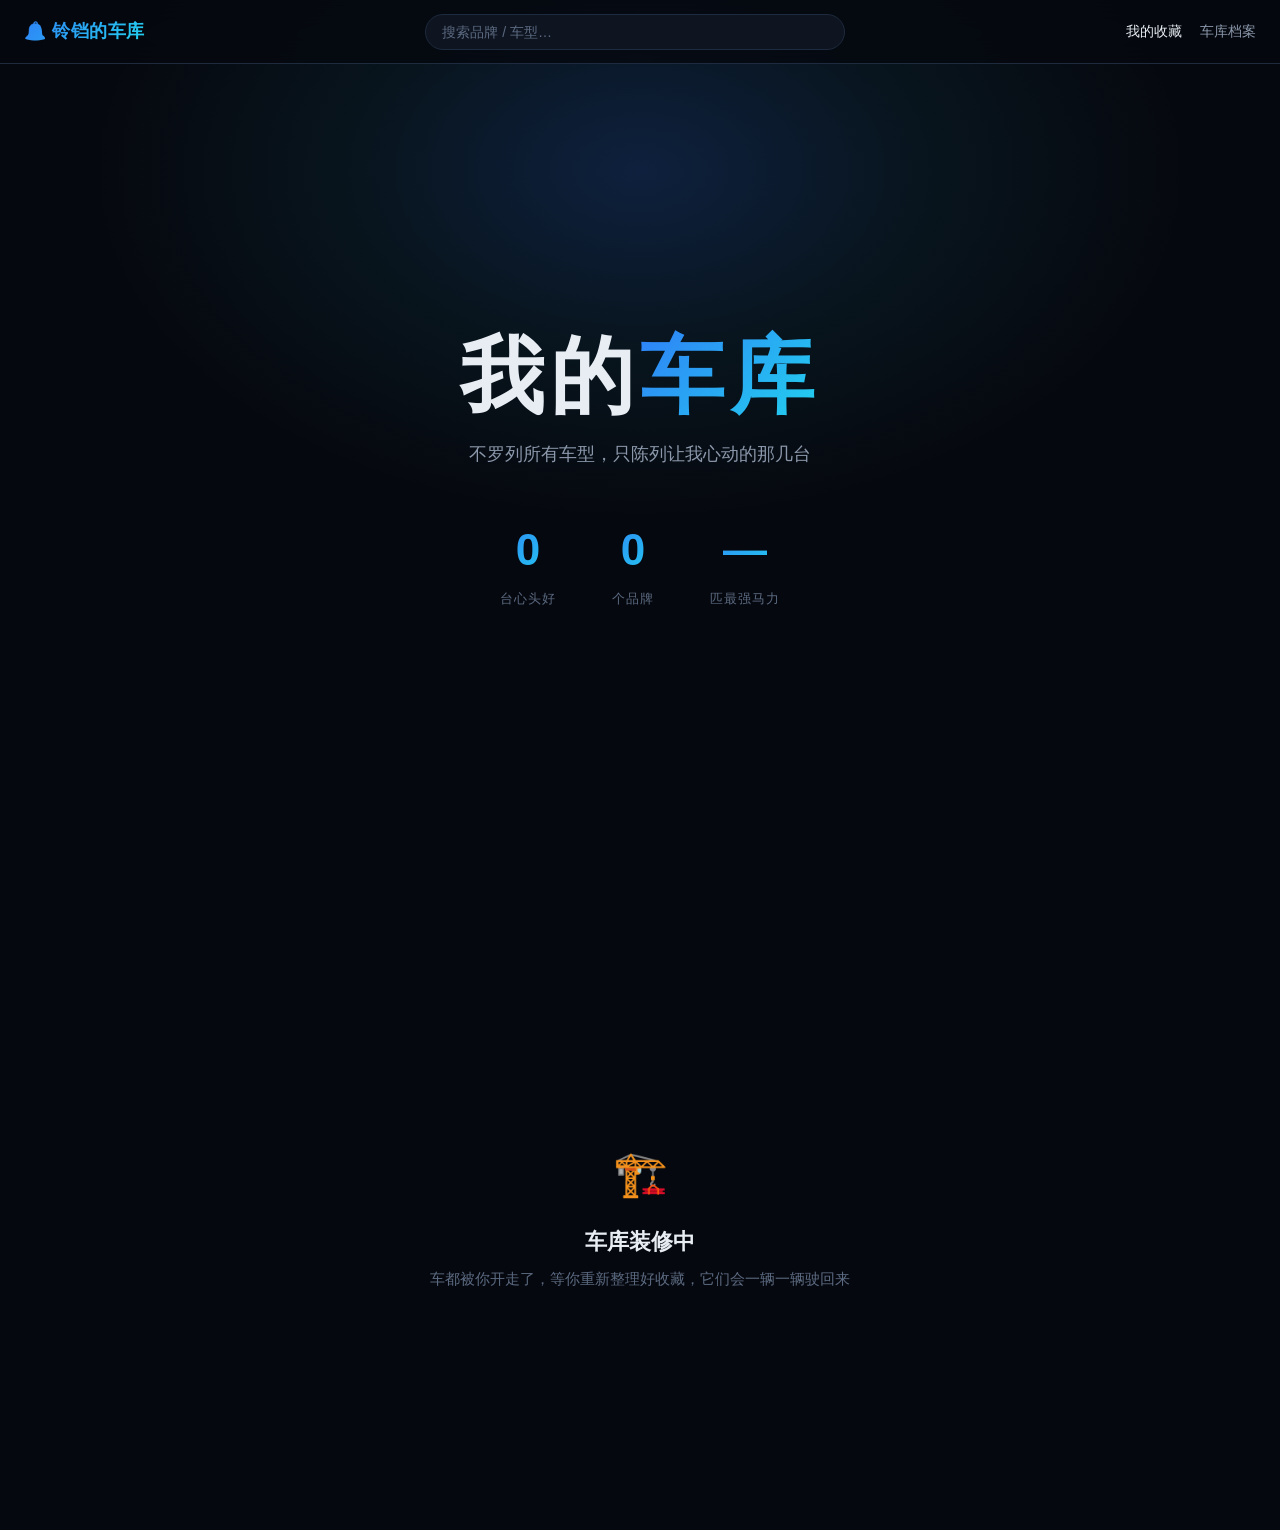
==== index.html @ e5929c8e "铃铛的车库：暗夜影院风个人汽车收藏网站（全屏滚动动画）" ====
<!DOCTYPE html>
<html lang="zh-CN">
<head>
  <meta charset="UTF-8">
  <meta name="viewport" content="width=device-width, initial-scale=1.0">
  <title>铃铛的车库 - 我的收藏</title>
  <link rel="stylesheet" href="css/style.css">
</head>
<body>

  <!-- 导航 -->
  <nav class="nav">
    <a class="nav-logo" href="index.html">🔔 铃铛的车库</a>
    <div class="nav-search">
      <input type="text" placeholder="搜索品牌 / 车型…">
    </div>
    <div class="nav-links">
      <a href="#showcase" class="active">我的收藏</a>
      <a href="#archive">车库档案</a>
    </div>
  </nav>

  <!-- 开场 -->
  <header class="landing" id="top">
    <div class="landing-glow"></div>
    <h1 class="landing-title">我的<span>车库</span></h1>
    <p class="landing-sub">不罗列所有车型，只陈列让我心动的那几台</p>
    <div class="landing-stats">
      <div class="landing-stat"><div class="num" id="stat-favs">--</div><div class="label">台心头好</div></div>
      <div class="landing-stat"><div class="num" id="stat-brands">--</div><div class="label">个品牌</div></div>
      <div class="landing-stat"><div class="num" id="stat-hp">--</div><div class="label">匹最强马力</div></div>
    </div>
    <div class="scroll-hint" id="scroll-hint">
      <span>向下滑动，看它们出场</span>
      <span class="arrow">↓</span>
    </div>
  </header>

  <!-- 我的收藏 · 全屏展示 -->
  <main id="showcase">
    <div id="showcase-root"></div>
  </main>

  <!-- 车库档案 -->
  <footer class="footer" id="archive">
    <h3 class="archive-title">🏛️ 车库档案 · 全部品牌</h3>
    <div class="archive-links" id="archive-links"></div>
    <div style="margin-top:28px;color:var(--text-faint);font-size:13px;">
      <span class="foot-grad">🔔 铃铛的车库</span> · 数据仅供参考 · 2026
    </div>
  </footer>

  <script src="data/brands.js"></script>
  <script src="data/cars.js"></script>
  <script src="js/data.js"></script>
  <script src="js/favorites.js"></script>
  <script src="js/common.js"></script>
  <script>
    (function () {
    // ===== 开场统计 =====
    var favCars = FAVORITES_DATA.map(function (f) { return getCarById(f.id); }).filter(Boolean);
    var favBrandIds = {};
    var maxHp = 0;
    for (var i = 0; i < favCars.length; i++) {
      favBrandIds[favCars[i].brand_id] = true;
      if (favCars[i].trims) {
        for (var t = 0; t < favCars[i].trims.length; t++) {
          var hp = LIB.numOrNull(favCars[i].trims[t].power);
          if (hp && hp > maxHp) maxHp = hp;
        }
      }
    }
    document.getElementById('stat-favs').textContent = favCars.length;
    document.getElementById('stat-brands').textContent = Object.keys(favBrandIds).length;
    document.getElementById('stat-hp').textContent = maxHp || '—';
    // 空车库时隐藏“下滑”提示
    if (!favCars.length) document.getElementById('scroll-hint').style.display = 'none';

    // ===== 车库档案链接（无收藏时隐藏） =====
    var archiveEl = document.getElementById('archive');
    if (!favCars.length) { archiveEl.style.display = 'none'; }
    var linksHtml = '';
    for (var b = 0; b < BRANDS_DATA.length; b++) {
      linksHtml += '<a class="archive-link" href="brand.html?brand=' + encodeURIComponent(BRANDS_DATA[b].id) + '">' + LIB.esc(BRANDS_DATA[b].name) + '</a>';
    }
    document.getElementById('archive-links').innerHTML = linksHtml;

    // ===== 收藏展示区 =====
    var root = document.getElementById('showcase-root');

    // 空车库：显示「装修中」状态
    if (!favCars.length) {
      root.innerHTML =
        '<section class="show in-view" style="min-height:70vh;display:flex;align-items:center;justify-content:center;border-bottom:none;">' +
        '  <div class="empty">' +
        '    <div class="empty-emoji">🏗️</div>' +
        '    <div style="font-size:22px;font-weight:800;color:var(--text);margin-bottom:8px;">车库装修中</div>' +
        '    <div>车都被你开走了，等你重新整理好收藏，它们会一辆一辆驶回来</div>' +
        '  </div>' +
        '</section>';
      LIB.initSearch();
      return;
    }

    var html = '';

    for (var k = 0; k < FAVORITES_DATA.length; k++) {
      var fav = FAVORITES_DATA[k];
      var car = getCarById(fav.id);
      if (!car) continue;
      var brand = getBrandById(car.brand_id);
      var img = car.images && car.images[0] ? car.images[0] : '';
      var p = LIB.minPrice(car);
      var reverse = k % 2 === 1;

      // 提取帅点参数
      var bestAcc = null, bestRange = null;
      if (car.trims) {
        for (var s = 0; s < car.trims.length; s++) {
          var a = LIB.numOrNull(car.trims[s].acceleration);
          if (a != null && (bestAcc == null || a < bestAcc)) bestAcc = a;
          var r = LIB.numOrNull(car.trims[s].range);
          if (r != null && (bestRange == null || r > bestRange)) bestRange = r;
        }
      }

      var chips = [];
      if (bestAcc != null) chips.push('零百 ' + bestAcc + ' 秒');
      if (bestRange != null) chips.push('续航 ' + bestRange + ' km');
      if (p != null) chips.push(p + ' 万起');
      chips.push(car.year + ' · ' + (car.type || ''));

      html +=
        '<section class="show" id="show-' + k + '" style="--car-color:' + fav.color + (reverse ? ';--from:80px' : ';--from:-80px') + ';">' +
        '  <div class="show-glow"></div>' +
        '  <div class="show-inner' + (reverse ? ' rev' : '') + '">' +
        '    <div class="show-text">' +
        '      <div class="show-brand">' + LIB.esc(brand ? brand.name : '') + '</div>' +
        '      <h2 class="show-name">' + LIB.esc(car.name) + '</h2>' +
        '      <p class="show-tagline">' + LIB.esc(fav.tagline) + '</p>' +
        '      <div class="show-chips">';
      for (var c = 0; c < chips.length; c++) {
        html += '<span class="show-chip" style="transition-delay:' + (0.25 + c * 0.09) + 's">' + LIB.esc(chips[c]) + '</span>';
      }
      html +=
        '      </div>' +
        '      <a class="show-btn" style="transition-delay:0.65s" href="car.html?id=' + encodeURIComponent(car.id) + '">看它更多 →</a>' +
        '    </div>' +
        '    <div class="show-stage">' +
        '      <span class="show-sweep"></span>' +
        '      <div class="show-imgwrap">' +
        (img ? '<img src="' + LIB.esc(img) + '" alt="' + LIB.esc(car.name) + '" loading="lazy" onerror="this.parentNode.innerHTML=\'<div class=\\\'no-img\\\'>暂无图片</div>\'">' : '<div class="no-img">暂无图片</div>') +
        '      </div>' +
        '      <div class="show-plate">' + LIB.esc(brand ? brand.name + ' ' : '') + LIB.esc(car.name) + '</div>' +
        '    </div>' +
        '  </div>' +
        '</section>';
    }
    root.innerHTML = html;

    // ===== 滚动入场动画 =====
    var observer = new IntersectionObserver(function (entries) {
      for (var e = 0; e < entries.length; e++) {
        if (entries[e].isIntersecting) {
          entries[e].target.classList.add('in-view');
          observer.unobserve(entries[e].target);
        }
      }
    }, { threshold: 0.35 });
    var shows = root.querySelectorAll('.show');
    for (var i2 = 0; i2 < shows.length; i2++) observer.observe(shows[i2]);

    LIB.initSearch();
    })();
  </script>
</body>
</html>
---- css/style.css ----
/* ============================================================
   铃铛的车库 · 暗夜影院主题 v2
   核心：我的收藏 = 每台车一屏的全屏大片展示
   设计语言：暗黑 + 每车专属主题色 + 滚动驶入 + 扫光 + 参数弹出
   ============================================================ */

:root {
  --bg: #06080f;
  --bg-elev: #0e1420;
  --bg-elev-2: #161e2e;
  --border: #1e2a3d;
  --border-glow: rgba(47, 129, 247, 0.55);
  --text: #e8edf4;
  --text-dim: #8b98ab;
  --text-faint: #5b6a80;
  --accent: #2f81f7;
  --accent-2: #22d3ee;
  --grad: linear-gradient(135deg, #2f81f7 0%, #22d3ee 100%);
  --price: #ff5c7a;
  --stage: #eef1f6;
  --stage-2: #dfe5ee;
  --radius: 16px;
  --shadow: 0 8px 24px rgba(0, 0, 0, 0.45);
  --nav-h: 64px;
}

* { margin: 0; padding: 0; box-sizing: border-box; }

html { scroll-behavior: smooth; }

body {
  font-family: -apple-system, BlinkMacSystemFont, "Segoe UI", "PingFang SC", "Microsoft YaHei", sans-serif;
  background: var(--bg);
  color: var(--text);
  line-height: 1.6;
  -webkit-font-smoothing: antialiased;
  overflow-x: hidden;
}

a { text-decoration: none; color: inherit; }
img { display: block; }

/* ============ 导航栏 ============ */
.nav {
  position: fixed;
  top: 0; left: 0; right: 0;
  z-index: 100;
  height: var(--nav-h);
  display: flex;
  align-items: center;
  gap: 20px;
  padding: 0 24px;
  background: rgba(6, 8, 15, 0.78);
  backdrop-filter: blur(14px);
  -webkit-backdrop-filter: blur(14px);
  border-bottom: 1px solid var(--border);
}

.nav-logo {
  font-size: 18px;
  font-weight: 700;
  letter-spacing: 0.5px;
  white-space: nowrap;
  background: var(--grad);
  -webkit-background-clip: text;
  background-clip: text;
  -webkit-text-fill-color: transparent;
}

.nav-search { flex: 1; max-width: 420px; margin: 0 auto; }

.nav-search input {
  width: 100%;
  padding: 9px 16px;
  border-radius: 999px;
  border: 1px solid var(--border);
  background: var(--bg-elev);
  color: var(--text);
  font-size: 14px;
  outline: none;
  transition: border-color 0.2s, box-shadow 0.2s;
}

.nav-search input:focus {
  border-color: var(--accent);
  box-shadow: 0 0 0 3px rgba(47, 129, 247, 0.2);
}

.nav-search input::placeholder { color: var(--text-faint); }

.nav-links { display: flex; gap: 18px; font-size: 14px; color: var(--text-dim); white-space: nowrap; }
.nav-links a { transition: color 0.2s; }
.nav-links a:hover, .nav-links a.active { color: var(--text); }

/* ============ 开场 Landing ============ */
.landing {
  position: relative;
  min-height: 100vh;
  display: flex;
  flex-direction: column;
  align-items: center;
  justify-content: center;
  text-align: center;
  padding: 120px 24px 80px;
  overflow: hidden;
}

.landing-glow {
  position: absolute;
  top: -20%;
  left: 50%;
  transform: translateX(-50%);
  width: 1100px;
  height: 700px;
  background: radial-gradient(closest-side, rgba(47, 129, 247, 0.2), rgba(34, 211, 238, 0.06) 55%, transparent);
  pointer-events: none;
  animation: glowPulse 6s ease-in-out infinite;
}

@keyframes glowPulse {
  0%, 100% { opacity: 0.85; }
  50% { opacity: 1; }
}

.landing-title {
  font-size: 84px;
  font-weight: 900;
  letter-spacing: 6px;
  line-height: 1.1;
  animation: fadeUp 0.9s ease both;
}

.landing-title span {
  background: var(--grad);
  -webkit-background-clip: text;
  background-clip: text;
  -webkit-text-fill-color: transparent;
}

.landing-sub {
  margin-top: 18px;
  font-size: 18px;
  color: var(--text-dim);
  animation: fadeUp 0.9s ease 0.15s both;
}

.landing-stats {
  display: flex;
  gap: 56px;
  margin-top: 46px;
  animation: fadeUp 0.9s ease 0.3s both;
}

.landing-stat { text-align: center; }

.landing-stat .num {
  font-size: 44px;
  font-weight: 900;
  background: var(--grad);
  -webkit-background-clip: text;
  background-clip: text;
  -webkit-text-fill-color: transparent;
}

.landing-stat .label { font-size: 13px; color: var(--text-faint); margin-top: 4px; letter-spacing: 1px; }

.scroll-hint {
  position: absolute;
  bottom: 34px;
  left: 50%;
  transform: translateX(-50%);
  display: flex;
  flex-direction: column;
  align-items: center;
  gap: 8px;
  font-size: 13px;
  color: var(--text-faint);
  animation: fadeUp 0.9s ease 0.45s both;
}

.scroll-hint .arrow { font-size: 20px; animation: bounce 1.6s infinite; }

@keyframes bounce {
  0%, 100% { transform: translateY(0); }
  50% { transform: translateY(8px); }
}

/* ============ 收藏展示区（核心） ============ */
.show {
  position: relative;
  min-height: 100vh;
  display: flex;
  align-items: center;
  overflow: hidden;
  border-bottom: 1px solid rgba(30, 42, 61, 0.5);
}

.show-glow {
  position: absolute;
  inset: 0;
  background:
    radial-gradient(55% 70% at var(--gx, 70%) 50%, color-mix(in srgb, var(--car-color) 13%, transparent), transparent 70%);
  opacity: 0;
  transition: opacity 1.2s ease;
  pointer-events: none;
}

.show.in-view .show-glow { opacity: 1; }

.show-inner {
  position: relative;
  width: min(1200px, 92vw);
  margin: 0 auto;
  display: grid;
  grid-template-columns: 1fr 1.15fr;
  gap: 48px;
  align-items: center;
  padding: 90px 0 70px;
}

.show-inner.rev { grid-template-columns: 1.15fr 1fr; }
.show-inner.rev .show-stage { order: -1; }

/* --- 文字侧 --- */
.show-text { padding: 0 8px; }

.show-brand {
  font-size: 15px;
  letter-spacing: 4px;
  color: var(--car-color);
  font-weight: 700;
  text-transform: uppercase;
  opacity: 0;
  transform: translateY(22px);
  transition: all 0.7s cubic-bezier(0.2, 0.8, 0.2, 1) 0.1s;
}

.show-name {
  font-size: 64px;
  font-weight: 900;
  letter-spacing: 2px;
  line-height: 1.08;
  margin-top: 8px;
  opacity: 0;
  transform: translateY(30px);
  transition: all 0.75s cubic-bezier(0.2, 0.8, 0.2, 1) 0.22s;
}

.show-tagline {
  font-size: 19px;
  color: var(--text-dim);
  margin-top: 16px;
  opacity: 0;
  transform: translateY(24px);
  transition: all 0.7s cubic-bezier(0.2, 0.8, 0.2, 1) 0.34s;
}

.show-chips {
  display: flex;
  flex-wrap: wrap;
  gap: 10px;
  margin-top: 24px;
}

.show-chip {
  padding: 7px 16px;
  border-radius: 999px;
  border: 1px solid color-mix(in srgb, var(--car-color) 45%, transparent);
  color: color-mix(in srgb, var(--car-color) 75%, #fff);
  background: color-mix(in srgb, var(--car-color) 9%, transparent);
  font-size: 13px;
  font-weight: 600;
  opacity: 0;
  transform: translateY(18px) scale(0.92);
  transition: all 0.55s cubic-bezier(0.2, 0.8, 0.2, 1);
}

.show-btn {
  display: inline-flex;
  align-items: center;
  gap: 8px;
  margin-top: 30px;
  padding: 13px 30px;
  border-radius: 999px;
  background: var(--car-color);
  color: #fff;
  font-size: 15px;
  font-weight: 700;
  box-shadow: 0 8px 26px color-mix(in srgb, var(--car-color) 35%, transparent);
  opacity: 0;
  transform: translateY(18px);
  transition: all 0.6s cubic-bezier(0.2, 0.8, 0.2, 1);
}

.show-btn:hover {
  filter: brightness(1.12);
  transform: translateY(-2px);
  box-shadow: 0 12px 34px color-mix(in srgb, var(--car-color) 50%, transparent);
}

/* --- 车图侧 --- */
.show-stage {
  position: relative;
  border-radius: 24px;
  overflow: hidden;
  background: radial-gradient(circle at 50% 72%, #f2f4f8 0%, #d9dfe9 78%, #c6cdda 100%);
  box-shadow: 0 30px 70px rgba(0, 0, 0, 0.55);
  opacity: 0;
  transform: translateX(var(--from, -80px)) scale(0.94);
  transition: opacity 0.9s ease, transform 1s cubic-bezier(0.2, 0.8, 0.2, 1) 0.05s;
}

.show.in-view .show-stage { opacity: 1; transform: translateX(0) scale(1); }

.show-imgwrap {
  height: 420px;
  display: flex;
  align-items: center;
  justify-content: center;
  padding: 40px;
}

.show-imgwrap img {
  max-width: 92%;
  max-height: 360px;
  object-fit: contain;
  transition: transform 0.8s ease;
}

.show-stage:hover .show-imgwrap img { transform: scale(1.05) translateY(-6px); }

/* 扫光 */
.show-sweep {
  position: absolute;
  top: -20%;
  bottom: -20%;
  width: 130px;
  left: -200px;
  background: linear-gradient(105deg, transparent, rgba(255, 255, 255, 0.5), transparent);
  transform: skewX(-18deg);
  pointer-events: none;
  opacity: 0;
}

.show.in-view .show-sweep {
  animation: sweep 1.4s ease 0.5s 1 forwards;
}

@keyframes sweep {
  0% { left: -200px; opacity: 0; }
  12% { opacity: 1; }
  100% { left: 115%; opacity: 0; }
}

/* 铭牌 */
.show-plate {
  position: absolute;
  left: 50%;
  bottom: 26px;
  transform: translateX(-50%) translateY(16px);
  background: rgba(8, 12, 20, 0.82);
  backdrop-filter: blur(6px);
  color: #fff;
  font-size: 13px;
  letter-spacing: 3px;
  padding: 9px 26px;
  border-radius: 999px;
  border: 1px solid color-mix(in srgb, var(--car-color) 55%, #fff);
  white-space: nowrap;
  opacity: 0;
  transition: all 0.6s ease 0.7s;
}

.show.in-view .show-plate { opacity: 1; transform: translateX(-50%) translateY(0); }

/* 触发后的文字动画 */
.show.in-view .show-brand,
.show.in-view .show-name,
.show.in-view .show-tagline,
.show.in-view .show-chip,
.show.in-view .show-btn { opacity: 1; transform: none; }

/* ============ 车库档案（页脚区） ============ */
.footer {
  border-top: 1px solid var(--border);
  padding: 70px 24px 50px;
  text-align: center;
  color: var(--text-faint);
  font-size: 13px;
}

.archive-title {
  font-size: 22px;
  font-weight: 800;
  color: var(--text);
  margin-bottom: 24px;
  letter-spacing: 1px;
}

.archive-links {
  display: flex;
  flex-wrap: wrap;
  justify-content: center;
  gap: 12px;
  max-width: 800px;
  margin: 0 auto;
}

.archive-link {
  padding: 10px 26px;
  border-radius: 999px;
  border: 1px solid var(--border);
  background: var(--bg-elev);
  color: var(--text-dim);
  font-size: 14px;
  font-weight: 600;
  transition: all 0.25s;
}

.archive-link:hover {
  border-color: var(--border-glow);
  color: var(--text);
  box-shadow: 0 0 16px rgba(47, 129, 247, 0.2);
  transform: translateY(-2px);
}

.foot-grad {
  background: var(--grad);
  -webkit-background-clip: text;
  background-clip: text;
  -webkit-text-fill-color: transparent;
  font-weight: 700;
}

/* ============ 面包屑 ============ */
.container { max-width: 1200px; margin: 0 auto; padding: 84px 24px 60px; }

.breadcrumb {
  display: flex;
  align-items: center;
  gap: 8px;
  font-size: 13px;
  color: var(--text-faint);
  margin: 4px 0 20px;
}

.breadcrumb a { color: var(--text-dim); transition: color 0.2s; }
.breadcrumb a:hover { color: var(--accent-2); }
.breadcrumb .sep { color: var(--text-faint); }

/* ============ 区块标题 ============ */
.section { margin-top: 48px; }

.section-title {
  font-size: 24px;
  font-weight: 700;
  letter-spacing: 1px;
  margin-bottom: 22px;
  display: flex;
  align-items: center;
  gap: 12px;
}

.section-title::after {
  content: "";
  flex: 1;
  height: 1px;
  background: linear-gradient(90deg, var(--border), transparent);
}

/* ============ 品牌卡（搜索页用） ============ */
.brand-grid, .search-brand-row {
  display: grid;
  grid-template-columns: repeat(auto-fill, minmax(230px, 1fr));
  gap: 18px;
}

.search-brand-row { grid-column: 1 / -1; margin-bottom: 8px; }

.brand-card {
  position: relative;
  background: var(--bg-elev);
  border: 1px solid var(--border);
  border-radius: var(--radius);
  padding: 28px 18px;
  text-align: center;
  transition: transform 0.25s, border-color 0.25s, box-shadow 0.25s;
  overflow: hidden;
}

.brand-card::before {
  content: "";
  position: absolute;
  inset: 0;
  background: radial-gradient(120% 60% at 50% 0%, rgba(47, 129, 247, 0.14), transparent 70%);
  opacity: 0;
  transition: opacity 0.3s;
}

.brand-card:hover {
  transform: translateY(-5px);
  border-color: var(--border-glow);
  box-shadow: 0 12px 32px rgba(0, 0, 0, 0.5), 0 0 18px rgba(47, 129, 247, 0.12);
}

.brand-card:hover::before { opacity: 1; }
.brand-card > * { position: relative; }

.brand-logo {
  width: 72px; height: 72px;
  border-radius: 50%;
  margin: 0 auto 14px;
  display: flex;
  align-items: center;
  justify-content: center;
  overflow: hidden;
  background: var(--stage);
  border: 1px solid var(--border);
  font-size: 26px;
  font-weight: 800;
  color: #1d2736;
  transition: box-shadow 0.3s;
}

.brand-card:hover .brand-logo { box-shadow: 0 0 22px rgba(47, 129, 247, 0.4); }
.brand-logo img { width: 100%; height: 100%; object-fit: cover; }

.brand-name { font-size: 17px; font-weight: 700; }
.brand-name-en { font-size: 12px; color: var(--text-faint); letter-spacing: 1px; margin-top: 3px; text-transform: uppercase; }

.brand-count {
  display: inline-block;
  margin-top: 12px;
  font-size: 12px;
  color: var(--accent-2);
  border: 1px solid rgba(34, 211, 238, 0.35);
  border-radius: 999px;
  padding: 3px 12px;
}

/* ============ chips 筛选 ============ */
.chips { display: flex; flex-wrap: wrap; gap: 10px; margin-bottom: 22px; }

.chip {
  padding: 7px 18px;
  border-radius: 999px;
  border: 1px solid var(--border);
  background: var(--bg-elev);
  color: var(--text-dim);
  font-size: 13px;
  cursor: pointer;
  transition: all 0.2s;
}

.chip:hover { color: var(--text); border-color: var(--text-faint); }

.chip.active {
  background: var(--grad);
  border-color: transparent;
  color: #fff;
  font-weight: 600;
}

/* ============ 车型卡（品牌页/搜索页） ============ */
.car-grid {
  display: grid;
  grid-template-columns: repeat(auto-fill, minmax(270px, 1fr));
  gap: 18px;
}

.car-card {
  position: relative;
  background: var(--bg-elev);
  border: 1px solid var(--border);
  border-radius: var(--radius);
  overflow: hidden;
  transition: transform 0.25s, border-color 0.25s, box-shadow 0.25s;
  cursor: pointer;
}

.car-card:hover {
  transform: translateY(-5px);
  border-color: var(--border-glow);
  box-shadow: 0 12px 32px rgba(0, 0, 0, 0.5), 0 0 18px rgba(47, 129, 247, 0.12);
}

.car-image {
  height: 180px;
  display: flex;
  align-items: center;
  justify-content: center;
  background: radial-gradient(circle at 50% 75%, var(--stage) 0%, var(--stage-2) 100%);
  overflow: hidden;
}

.car-image img {
  max-width: 82%;
  max-height: 150px;
  object-fit: contain;
  transition: transform 0.45s ease;
}

.car-card:hover .car-image img { transform: scale(1.07); }
.car-image .no-img { color: #93a1b5; font-size: 13px; }

.car-price-badge {
  position: absolute;
  top: 12px;
  right: 12px;
  background: rgba(7, 11, 18, 0.78);
  backdrop-filter: blur(6px);
  color: #fff;
  border: 1px solid var(--border);
  font-size: 12px;
  font-weight: 600;
  padding: 4px 12px;
  border-radius: 999px;
  z-index: 2;
}

.car-price-badge b { color: var(--price); }

.car-info { padding: 16px; }
.car-info .car-name { font-size: 16px; font-weight: 700; }
.car-info .car-name-en { font-size: 12px; color: var(--text-faint); margin-top: 2px; letter-spacing: 0.5px; }
.car-info .car-meta { font-size: 13px; color: var(--text-dim); margin-top: 8px; }

.car-info .car-go {
  display: inline-flex;
  align-items: center;
  gap: 5px;
  margin-top: 10px;
  font-size: 13px;
  font-weight: 600;
  background: var(--grad);
  -webkit-background-clip: text;
  background-clip: text;
  -webkit-text-fill-color: transparent;
  opacity: 0;
  transform: translateX(-6px);
  transition: all 0.25s;
}

.car-card:hover .car-go { opacity: 1; transform: translateX(0); }

/* ============ 品牌页头部 ============ */
.brand-hero {
  position: relative;
  border-radius: 20px;
  border: 1px solid var(--border);
  overflow: hidden;
  padding: 40px;
  margin-bottom: 8px;
}

.brand-hero::before {
  content: "";
  position: absolute;
  inset: 0;
  background: radial-gradient(80% 120% at 85% 20%, rgba(47, 129, 247, 0.25), transparent 60%),
              linear-gradient(120deg, var(--bg-elev) 0%, #0c1424 100%);
}

.brand-hero > * { position: relative; }
.brand-hero .bh-top { display: flex; align-items: center; gap: 22px; }

.brand-hero .brand-logo-lg {
  width: 88px; height: 88px;
  border-radius: 50%;
  background: var(--stage);
  border: 1px solid var(--border);
  display: flex;
  align-items: center;
  justify-content: center;
  overflow: hidden;
  flex-shrink: 0;
  font-size: 32px;
  font-weight: 800;
  color: #1d2736;
  box-shadow: 0 0 28px rgba(47, 129, 247, 0.25);
}

.brand-hero .brand-logo-lg img { width: 100%; height: 100%; object-fit: cover; }
.brand-hero h1 { font-size: 32px; font-weight: 800; }
.brand-hero .bh-en { font-size: 14px; color: var(--text-faint); letter-spacing: 2px; margin-top: 2px; text-transform: uppercase; }
.brand-hero .bh-meta { font-size: 13px; color: var(--accent-2); margin-top: 6px; }
.brand-hero .bh-desc { font-size: 14px; color: var(--text-dim); margin-top: 16px; max-width: 720px; }

/* ============ 品牌页工具栏 ============ */
#toolbar { margin-bottom: 16px; }

#toolbar input {
  width: 100%;
  padding: 12px 18px;
  border-radius: 14px;
  border: 1px solid var(--border);
  background: var(--bg-elev);
  color: var(--text);
  font-size: 15px;
  outline: none;
  transition: border-color 0.2s, box-shadow 0.2s;
}

#toolbar input:focus {
  border-color: var(--accent);
  box-shadow: 0 0 0 3px rgba(47, 129, 247, 0.2);
}

#toolbar input::placeholder { color: var(--text-faint); }

/* ============ 详情页 ============ */
.detail-top {
  display: grid;
  grid-template-columns: 1.25fr 1fr;
  gap: 22px;
  align-items: stretch;
}

.detail-image-card {
  border-radius: 20px;
  border: 1px solid var(--border);
  background: radial-gradient(circle at 50% 65%, var(--stage) 0%, var(--stage-2) 100%);
  display: flex;
  align-items: center;
  justify-content: center;
  min-height: 380px;
  padding: 30px;
  overflow: hidden;
  position: relative;
}

.detail-image-card img {
  max-width: 92%;
  max-height: 360px;
  object-fit: contain;
  transition: transform 0.5s;
}

.detail-image-card:hover img { transform: scale(1.04); }

.detail-head-info {
  border-radius: 20px;
  border: 1px solid var(--border);
  background: var(--bg-elev);
  padding: 30px;
  display: flex;
  flex-direction: column;
  gap: 14px;
}

.detail-head-info h1 { font-size: 30px; font-weight: 800; }
.detail-head-info .dh-sub { font-size: 14px; color: var(--text-dim); }

.detail-head-info .dh-price {
  font-size: 26px;
  font-weight: 800;
  color: var(--price);
  margin-top: auto;
}

.detail-head-info .dh-price small { font-size: 13px; font-weight: 400; color: var(--text-faint); margin-left: 6px; }

.quick-specs {
  display: grid;
  grid-template-columns: repeat(auto-fit, minmax(150px, 1fr));
  gap: 14px;
  margin-top: 22px;
}

.quick-spec {
  border-radius: 14px;
  border: 1px solid var(--border);
  background: var(--bg-elev);
  padding: 16px;
  text-align: center;
  transition: border-color 0.2s;
}

.quick-spec:hover { border-color: var(--border-glow); }
.quick-spec .qs-label { font-size: 11px; color: var(--text-faint); letter-spacing: 1px; }

.quick-spec .qs-value {
  font-size: 20px;
  font-weight: 800;
  margin-top: 6px;
  background: var(--grad);
  -webkit-background-clip: text;
  background-clip: text;
  -webkit-text-fill-color: transparent;
}

.panel {
  border-radius: var(--radius);
  border: 1px solid var(--border);
  background: var(--bg-elev);
  padding: 26px;
  margin-top: 22px;
}

.panel h3 {
  font-size: 17px;
  font-weight: 700;
  margin-bottom: 16px;
  padding-bottom: 12px;
  border-bottom: 1px solid var(--border);
  display: flex;
  align-items: center;
  gap: 8px;
}

.specs-grid {
  display: grid;
  grid-template-columns: repeat(auto-fill, minmax(220px, 1fr));
  gap: 12px;
}

.spec-item {
  padding: 13px 16px;
  background: var(--bg-elev-2);
  border: 1px solid var(--border);
  border-radius: 12px;
}

.spec-item .spec-label { font-size: 11px; color: var(--text-faint); letter-spacing: 1px; }
.spec-item .spec-value { font-size: 15px; font-weight: 600; margin-top: 4px; }

.tag-list { display: flex; flex-wrap: wrap; gap: 8px; }

.tag {
  background: rgba(47, 129, 247, 0.1);
  border: 1px solid rgba(47, 129, 247, 0.3);
  color: #7cb3ff;
  padding: 5px 13px;
  border-radius: 999px;
  font-size: 12px;
}

.trim-list { display: flex; flex-direction: column; gap: 14px; }

.trim-card {
  border: 1px solid var(--border);
  border-radius: 14px;
  padding: 22px;
  background: var(--bg-elev-2);
  transition: border-color 0.25s, box-shadow 0.25s, transform 0.25s;
  position: relative;
  overflow: hidden;
}

.trim-card::before {
  content: "";
  position: absolute;
  inset: 0;
  background: radial-gradient(90% 130% at 100% 0%, rgba(47, 129, 247, 0.1), transparent 60%);
  opacity: 0;
  transition: opacity 0.3s;
}

.trim-card:hover {
  border-color: var(--border-glow);
  box-shadow: 0 10px 28px rgba(0, 0, 0, 0.45);
  transform: translateY(-2px);
}

.trim-card:hover::before { opacity: 1; }
.trim-card > * { position: relative; }

.trim-header {
  display: flex;
  justify-content: space-between;
  align-items: baseline;
  gap: 12px;
  flex-wrap: wrap;
  margin-bottom: 14px;
  padding-bottom: 14px;
  border-bottom: 1px solid var(--border);
}

.trim-name { font-size: 17px; font-weight: 700; }
.trim-price { font-size: 22px; font-weight: 800; color: var(--price); }

.trim-specs {
  display: grid;
  grid-template-columns: repeat(auto-fill, minmax(170px, 1fr));
  gap: 6px 14px;
  margin-bottom: 12px;
}

.trim-spec-item { display: flex; flex-direction: column; padding: 5px 0; }
.trim-spec-label { font-size: 11px; color: var(--text-faint); letter-spacing: 1px; }
.trim-spec-item span:last-child { font-size: 14px; font-weight: 600; margin-top: 2px; }

.trim-features {
  display: flex;
  flex-wrap: wrap;
  gap: 7px;
  padding-top: 12px;
  border-top: 1px solid var(--border);
}

.options-row {
  display: flex;
  align-items: flex-start;
  gap: 16px;
  padding: 10px 0;
}

.options-row + .options-row { border-top: 1px solid var(--border); }
.options-label { font-size: 13px; font-weight: 700; color: var(--text-dim); min-width: 80px; padding-top: 5px; }
.options-tags { display: flex; flex-wrap: wrap; gap: 7px; }

.desc-text { font-size: 15px; color: #c3cdd9; line-height: 1.9; }

/* ============ 搜索页 ============ */
.search-header { padding: 26px 0 4px; }
.search-header h1 { font-size: 26px; font-weight: 800; }
.search-header .sh-sub { font-size: 14px; color: var(--text-dim); margin-top: 6px; }
.search-header .sh-sub b { color: var(--accent-2); }

/* ============ 空态 ============ */
.empty {
  text-align: center;
  padding: 70px 20px;
  color: var(--text-faint);
  font-size: 15px;
}

.empty .empty-emoji { font-size: 44px; margin-bottom: 14px; }

/* ============ 动画工具 ============ */
@keyframes fadeUp {
  from { opacity: 0; transform: translateY(18px); }
  to { opacity: 1; transform: translateY(0); }
}

.fade-up { animation: fadeUp 0.55s ease both; }
.fade-up.d1 { animation-delay: 0.08s; }
.fade-up.d2 { animation-delay: 0.16s; }
.fade-up.d3 { animation-delay: 0.24s; }

/* ============ 响应式 ============ */
@media (max-width: 900px) {
  .landing-title { font-size: 56px; }
  .show-inner, .show-inner.rev { grid-template-columns: 1fr; gap: 28px; padding: 110px 0 60px; }
  .show-inner.rev .show-stage { order: 0; }
  .show-name { font-size: 44px; }
  .show-imgwrap { height: 300px; }
  .show-imgwrap img { max-height: 260px; }
  .detail-top { grid-template-columns: 1fr; }
  .detail-image-card { min-height: 260px; }
}

@media (max-width: 640px) {
  .nav { padding: 0 14px; gap: 10px; }
  .nav-logo { font-size: 15px; }
  .nav-links { display: none; }
  .landing { padding: 110px 14px 70px; }
  .landing-title { font-size: 40px; letter-spacing: 3px; }
  .landing-stats { gap: 30px; }
  .landing-stat .num { font-size: 32px; }
  .show-name { font-size: 34px; }
  .show-imgwrap { height: 220px; padding: 20px; }
  .show-imgwrap img { max-height: 190px; }
  .container { padding: 84px 14px 40px; }
  .brand-hero { padding: 24px 18px; }
  .brand-hero .bh-top { flex-direction: column; text-align: center; }
  .detail-image-card { min-height: 220px; padding: 16px; }
  .detail-image-card img { max-height: 200px; }
  .detail-head-info { padding: 20px; }
  .car-image { height: 150px; }
  .car-image img { max-height: 124px; }
}
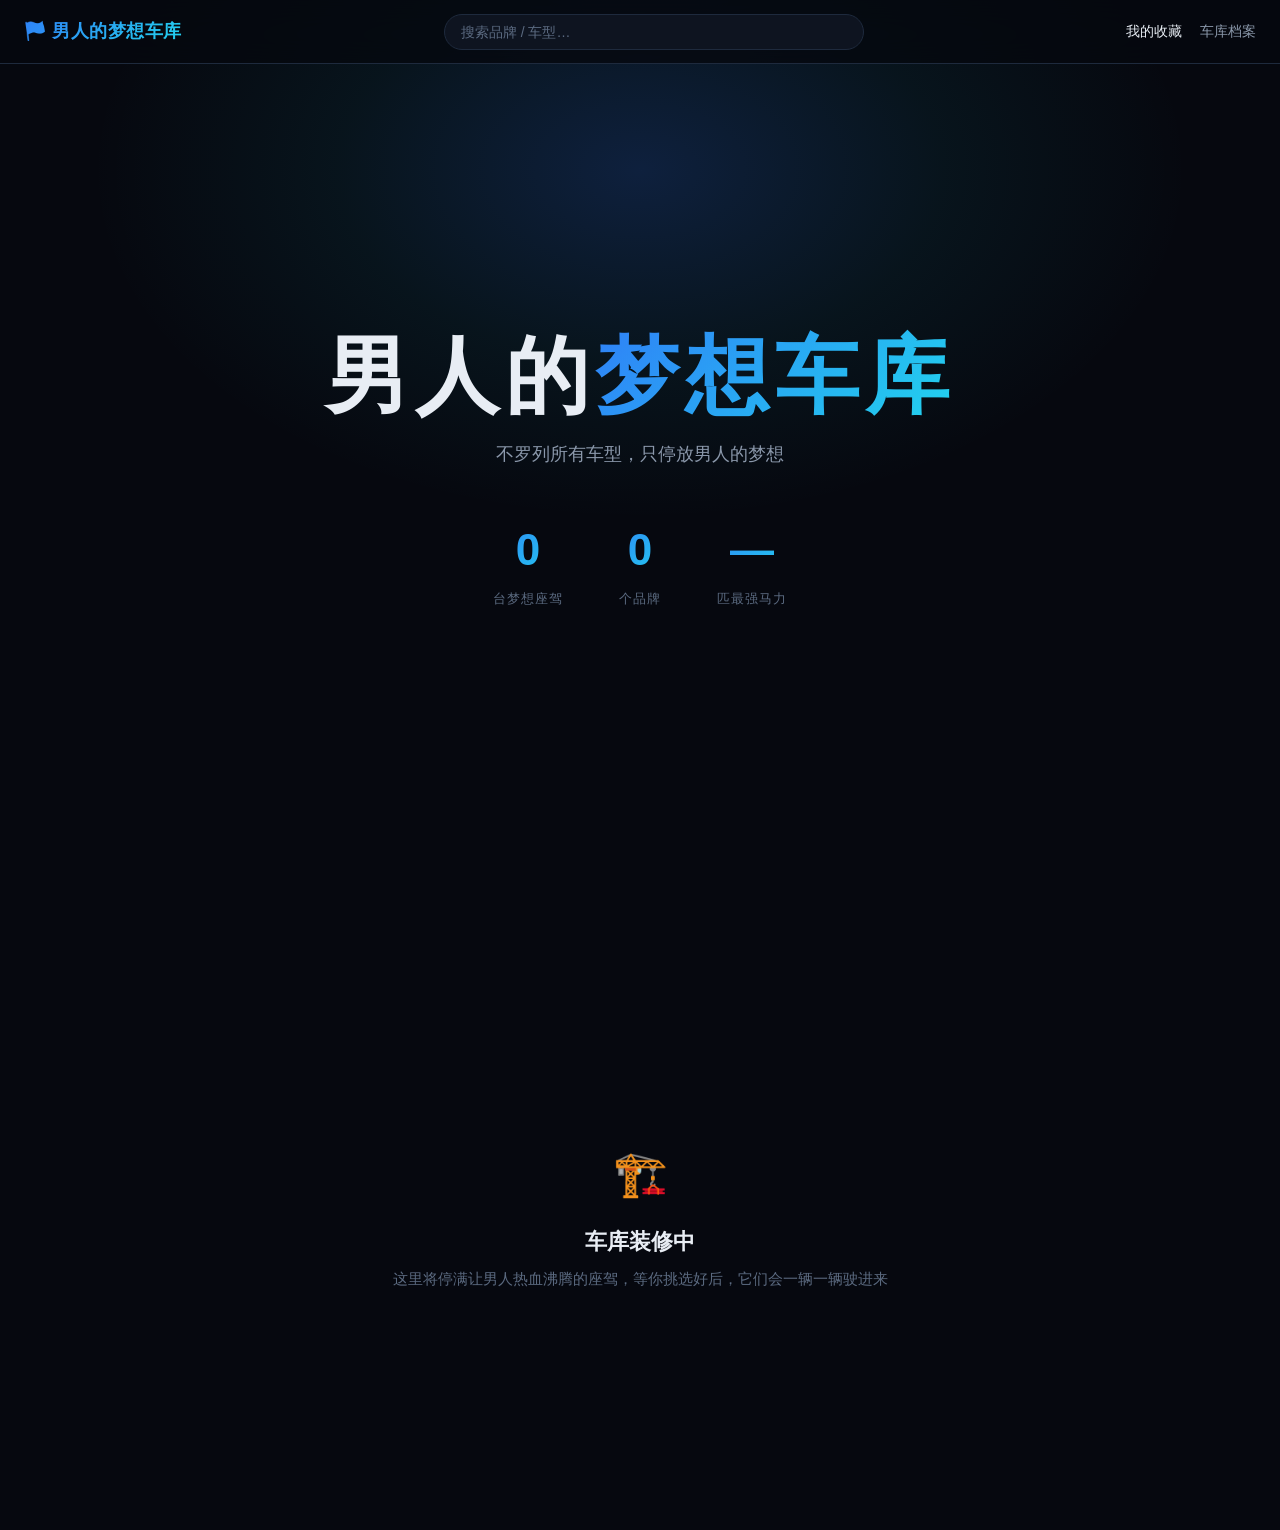
==== commit 2d997587: "改名：男人的梦想车库" ====
--- a/index.html
+++ b/index.html
@@ -3,14 +3,14 @@
 <head>
   <meta charset="UTF-8">
   <meta name="viewport" content="width=device-width, initial-scale=1.0">
-  <title>铃铛的车库 - 我的收藏</title>
+  <title>男人的梦想车库 - 我的收藏</title>
   <link rel="stylesheet" href="css/style.css">
 </head>
 <body>
 
   <!-- 导航 -->
   <nav class="nav">
-    <a class="nav-logo" href="index.html">🔔 铃铛的车库</a>
+    <a class="nav-logo" href="index.html">🏁 男人的梦想车库</a>
     <div class="nav-search">
       <input type="text" placeholder="搜索品牌 / 车型…">
     </div>
@@ -23,10 +23,10 @@
   <!-- 开场 -->
   <header class="landing" id="top">
     <div class="landing-glow"></div>
-    <h1 class="landing-title">我的<span>车库</span></h1>
-    <p class="landing-sub">不罗列所有车型，只陈列让我心动的那几台</p>
+    <h1 class="landing-title">男人的<span>梦想车库</span></h1>
+    <p class="landing-sub">不罗列所有车型，只停放男人的梦想</p>
     <div class="landing-stats">
-      <div class="landing-stat"><div class="num" id="stat-favs">--</div><div class="label">台心头好</div></div>
+      <div class="landing-stat"><div class="num" id="stat-favs">--</div><div class="label">台梦想座驾</div></div>
       <div class="landing-stat"><div class="num" id="stat-brands">--</div><div class="label">个品牌</div></div>
       <div class="landing-stat"><div class="num" id="stat-hp">--</div><div class="label">匹最强马力</div></div>
     </div>
@@ -46,7 +46,7 @@
     <h3 class="archive-title">🏛️ 车库档案 · 全部品牌</h3>
     <div class="archive-links" id="archive-links"></div>
     <div style="margin-top:28px;color:var(--text-faint);font-size:13px;">
-      <span class="foot-grad">🔔 铃铛的车库</span> · 数据仅供参考 · 2026
+      <span class="foot-grad">🏁 男人的梦想车库</span> · 数据仅供参考 · 2026
     </div>
   </footer>
 
@@ -95,7 +95,7 @@
         '  <div class="empty">' +
         '    <div class="empty-emoji">🏗️</div>' +
         '    <div style="font-size:22px;font-weight:800;color:var(--text);margin-bottom:8px;">车库装修中</div>' +
-        '    <div>车都被你开走了，等你重新整理好收藏，它们会一辆一辆驶回来</div>' +
+        '    <div>这里将停满让男人热血沸腾的座驾，等你挑选好后，它们会一辆一辆驶进来</div>' +
         '  </div>' +
         '</section>';
       LIB.initSearch();
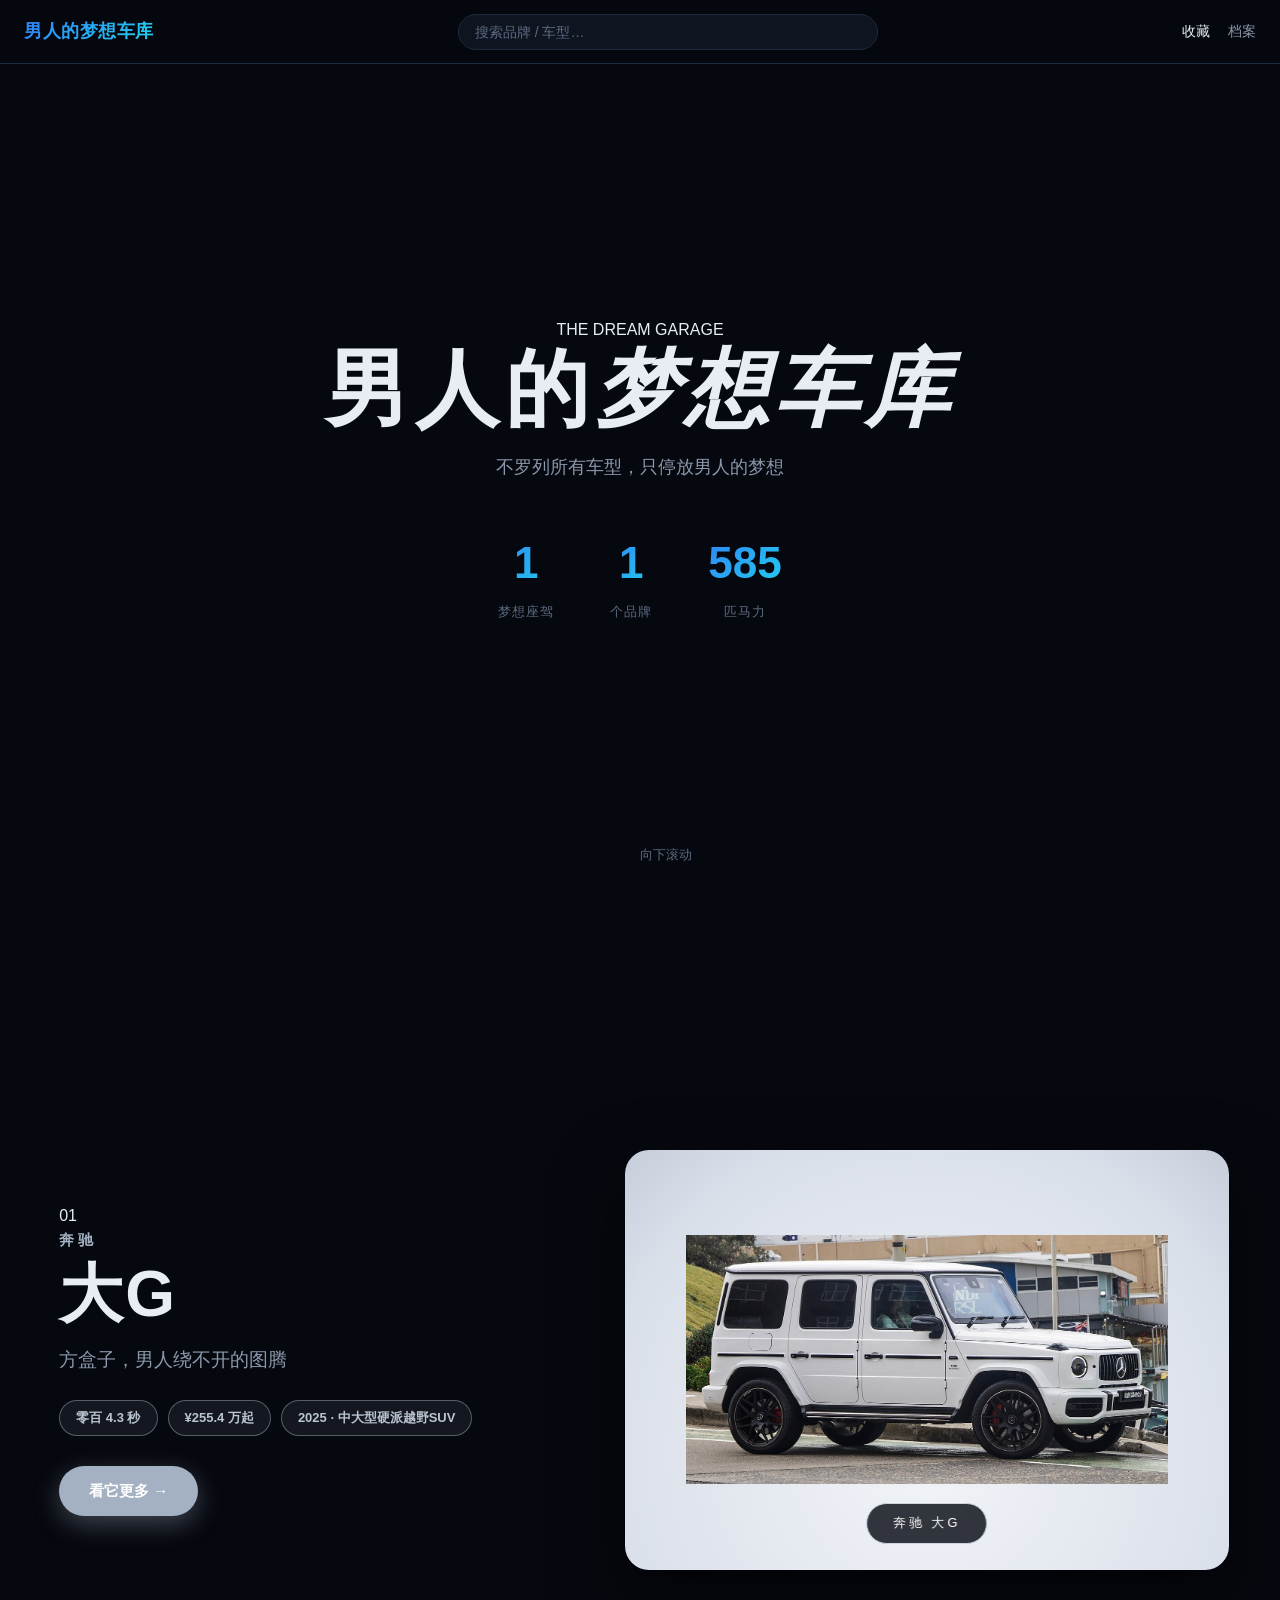
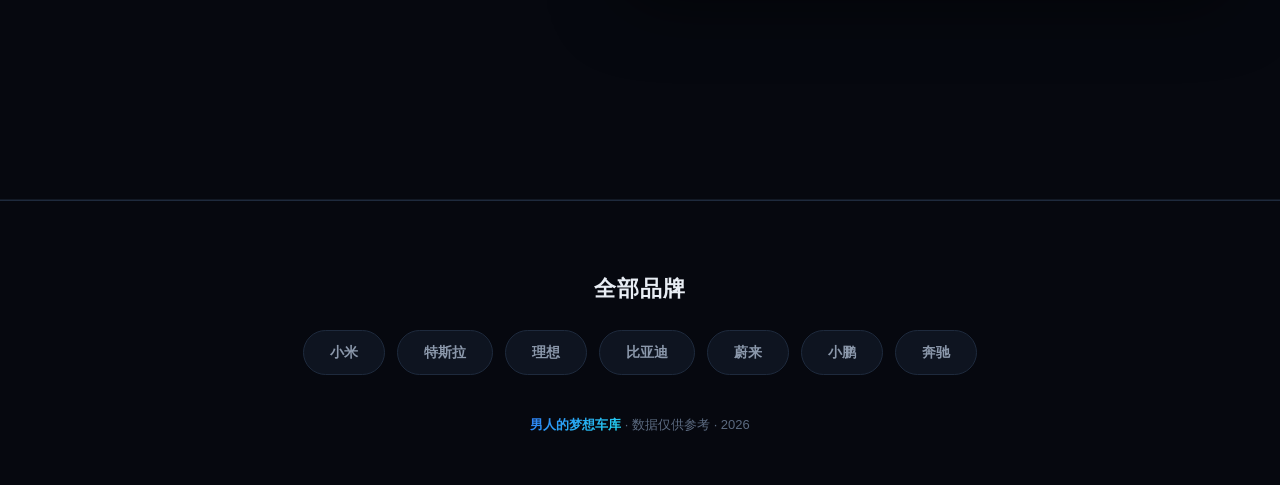
==== commit 9cf66921: "UI 全面改版：极简黑金风（Bahnschrift 数字字体/去emoji编号/去卡片化/金色价格）" ====
--- a/index.html
+++ b/index.html
@@ -3,37 +3,34 @@
 <head>
   <meta charset="UTF-8">
   <meta name="viewport" content="width=device-width, initial-scale=1.0">
-  <title>男人的梦想车库 - 我的收藏</title>
+  <title>男人的梦想车库</title>
   <link rel="stylesheet" href="css/style.css">
 </head>
 <body>
 
   <!-- 导航 -->
   <nav class="nav">
-    <a class="nav-logo" href="index.html">🏁 男人的梦想车库</a>
+    <a class="nav-logo" href="index.html"><span class="logo-mark"></span>男人的梦想车库</a>
     <div class="nav-search">
       <input type="text" placeholder="搜索品牌 / 车型…">
     </div>
     <div class="nav-links">
-      <a href="#showcase" class="active">我的收藏</a>
-      <a href="#archive">车库档案</a>
+      <a href="#showcase" class="active">收藏</a>
+      <a href="#archive">档案</a>
     </div>
   </nav>
 
   <!-- 开场 -->
   <header class="landing" id="top">
-    <div class="landing-glow"></div>
-    <h1 class="landing-title">男人的<span>梦想车库</span></h1>
+    <div class="landing-kicker">THE DREAM GARAGE</div>
+    <h1 class="landing-title">男人的<em>梦想车库</em></h1>
     <p class="landing-sub">不罗列所有车型，只停放男人的梦想</p>
     <div class="landing-stats">
-      <div class="landing-stat"><div class="num" id="stat-favs">--</div><div class="label">台梦想座驾</div></div>
+      <div class="landing-stat"><div class="num" id="stat-favs">--</div><div class="label">梦想座驾</div></div>
       <div class="landing-stat"><div class="num" id="stat-brands">--</div><div class="label">个品牌</div></div>
-      <div class="landing-stat"><div class="num" id="stat-hp">--</div><div class="label">匹最强马力</div></div>
+      <div class="landing-stat"><div class="num" id="stat-hp">--</div><div class="label">匹马力</div></div>
     </div>
-    <div class="scroll-hint" id="scroll-hint">
-      <span>向下滑动，看它们出场</span>
-      <span class="arrow">↓</span>
-    </div>
+    <div class="scroll-hint" id="scroll-hint">向下滚动</div>
   </header>
 
   <!-- 我的收藏 · 全屏展示 -->
@@ -43,10 +40,10 @@
 
   <!-- 车库档案 -->
   <footer class="footer" id="archive">
-    <h3 class="archive-title">🏛️ 车库档案 · 全部品牌</h3>
+    <h3 class="archive-title">全部品牌</h3>
     <div class="archive-links" id="archive-links"></div>
-    <div style="margin-top:28px;color:var(--text-faint);font-size:13px;">
-      <span class="foot-grad">🏁 男人的梦想车库</span> · 数据仅供参考 · 2026
+    <div style="margin-top:40px;">
+      <span class="foot-grad">男人的梦想车库</span> · 数据仅供参考 · 2026
     </div>
   </footer>
 
@@ -94,7 +91,7 @@
         '<section class="show in-view" style="min-height:70vh;display:flex;align-items:center;justify-content:center;border-bottom:none;">' +
         '  <div class="empty">' +
         '    <div class="empty-emoji">🏗️</div>' +
-        '    <div style="font-size:22px;font-weight:800;color:var(--text);margin-bottom:8px;">车库装修中</div>' +
+        '    <div style="font-size:20px;font-weight:800;color:var(--text);margin-bottom:8px;">车库装修中</div>' +
         '    <div>这里将停满让男人热血沸腾的座驾，等你挑选好后，它们会一辆一辆驶进来</div>' +
         '  </div>' +
         '</section>';
@@ -127,14 +124,14 @@
       var chips = [];
       if (bestAcc != null) chips.push('零百 ' + bestAcc + ' 秒');
       if (bestRange != null) chips.push('续航 ' + bestRange + ' km');
-      if (p != null) chips.push(p + ' 万起');
+      if (p != null) chips.push('¥' + p + ' 万起');
       chips.push(car.year + ' · ' + (car.type || ''));
 
       html +=
         '<section class="show" id="show-' + k + '" style="--car-color:' + fav.color + (reverse ? ';--from:80px' : ';--from:-80px') + ';">' +
-        '  <div class="show-glow"></div>' +
         '  <div class="show-inner' + (reverse ? ' rev' : '') + '">' +
         '    <div class="show-text">' +
+        '      <div class="show-index">' + (k < 9 ? '0' : '') + (k + 1) + '</div>' +
         '      <div class="show-brand">' + LIB.esc(brand ? brand.name : '') + '</div>' +
         '      <h2 class="show-name">' + LIB.esc(car.name) + '</h2>' +
         '      <p class="show-tagline">' + LIB.esc(fav.tagline) + '</p>' +
--- a/css/style.css
+++ b/css/style.css
@@ -1,5 +1,5 @@
 /* ============================================================
-   铃铛的车库 · 暗夜影院主题 v2
+   男人的梦想车库 · 暗夜影院主题 v2
    核心：我的收藏 = 每台车一屏的全屏大片展示
    设计语言：暗黑 + 每车专属主题色 + 滚动驶入 + 扫光 + 参数弹出
    ============================================================ */
@@ -970,3 +970,545 @@
   .car-image { height: 150px; }
   .car-image img { max-height: 124px; }
 }
+
+/* ============================================================
+   详情页 · 电影感开场 + 全方位细节展示
+   ============================================================ */
+
+/* --- 电影感开场 --- */
+.cinema {
+  position: relative;
+  display: grid;
+  grid-template-columns: 1.15fr 1fr;
+  gap: 40px;
+  align-items: center;
+  padding: 40px 24px 30px;
+  border-bottom: 1px solid var(--border);
+  overflow: hidden;
+}
+
+.cinema-glow {
+  position: absolute;
+  inset: 0;
+  background: radial-gradient(60% 90% at 30% 50%, color-mix(in srgb, var(--car-color, #2f81f7) 16%, transparent), transparent 70%);
+  pointer-events: none;
+  animation: glowPulse 6s ease-in-out infinite;
+}
+
+.cinema-stage {
+  position: relative;
+  border-radius: 24px;
+  overflow: hidden;
+  background: radial-gradient(circle at 50% 70%, #f2f4f8 0%, #d9dfe9 80%, #c6cdda 100%);
+  box-shadow: 0 30px 70px rgba(0, 0, 0, 0.55);
+  min-height: 380px;
+  display: flex;
+  align-items: center;
+  justify-content: center;
+  padding: 34px;
+}
+
+.cinema-stage img {
+  max-width: 92%;
+  max-height: 380px;
+  object-fit: contain;
+}
+
+/* 驶入动画：从左侧滑入 */
+@keyframes driveIn {
+  0% { opacity: 0; transform: translateX(-110px) scale(0.9); }
+  55% { opacity: 1; }
+  100% { opacity: 1; transform: translateX(0) scale(1); }
+}
+
+.cinema-stage.drive-in { animation: driveIn 1.1s cubic-bezier(0.2, 0.8, 0.2, 1) 0.1s both; }
+
+/* 扫光 */
+.cinema-sweep {
+  position: absolute;
+  top: -20%; bottom: -20%;
+  width: 150px;
+  left: -220px;
+  background: linear-gradient(105deg, transparent, rgba(255,255,255,0.55), transparent);
+  transform: skewX(-18deg);
+  pointer-events: none;
+  animation: sweep 1.5s ease 0.9s 1 forwards;
+}
+
+/* 标题逐字弹出 */
+.cinema-info { position: relative; }
+
+.cinema-brand {
+  font-size: 15px;
+  letter-spacing: 5px;
+  color: var(--car-color, #2f81f7);
+  font-weight: 700;
+  text-transform: uppercase;
+  animation: fadeUp 0.6s ease 0.25s both;
+}
+
+.cinema-name {
+  font-size: 58px;
+  font-weight: 900;
+  line-height: 1.1;
+  margin-top: 8px;
+  letter-spacing: 2px;
+}
+
+.char-in {
+  display: inline-block;
+  opacity: 0;
+  transform: translateY(34px) scale(0.7);
+  animation: charPop 0.55s cubic-bezier(0.2, 0.8, 0.2, 1) forwards;
+}
+
+@keyframes charPop {
+  to { opacity: 1; transform: translateY(0) scale(1); }
+}
+
+.cinema-sub {
+  font-size: 14px;
+  color: var(--text-dim);
+  margin-top: 10px;
+  animation: fadeUp 0.6s ease 0.6s both;
+}
+
+.cinema-price {
+  font-size: 40px;
+  font-weight: 900;
+  margin-top: 18px;
+  background: linear-gradient(135deg, var(--car-color, #2f81f7), #fff);
+  -webkit-background-clip: text;
+  background-clip: text;
+  -webkit-text-fill-color: transparent;
+  animation: fadeUp 0.6s ease 0.7s both;
+}
+
+.cinema-cta {
+  display: flex;
+  gap: 12px;
+  margin-top: 24px;
+  animation: fadeUp 0.6s ease 0.85s both;
+}
+
+.cinema-cta a {
+  padding: 12px 24px;
+  border-radius: 999px;
+  font-size: 14px;
+  font-weight: 700;
+  transition: all 0.25s;
+}
+
+.cinema-cta a:first-child {
+  background: var(--car-color, #2f81f7);
+  color: #fff;
+  box-shadow: 0 8px 26px color-mix(in srgb, var(--car-color, #2f81f7) 35%, transparent);
+}
+
+.cinema-cta a:first-child:hover { filter: brightness(1.12); transform: translateY(-2px); }
+
+.cinema-cta a:last-child {
+  border: 1px solid var(--border);
+  color: var(--text-dim);
+}
+
+.cinema-cta a:last-child:hover { border-color: var(--car-color, #2f81f7); color: var(--text); }
+
+/* --- 核心数据条（数字滚动） --- */
+.stat-strip {
+  display: grid;
+  grid-template-columns: repeat(auto-fit, minmax(150px, 1fr));
+  gap: 14px;
+  margin-top: 26px;
+}
+
+.stat-cell {
+  border-radius: 14px;
+  border: 1px solid var(--border);
+  background: var(--bg-elev);
+  padding: 18px 14px;
+  text-align: center;
+  opacity: 0;
+  transform: translateY(18px);
+  transition: all 0.55s cubic-bezier(0.2, 0.8, 0.2, 1);
+}
+
+.stat-cell.show { opacity: 1; transform: translateY(0); }
+
+.stat-cell:hover { border-color: color-mix(in srgb, var(--car-color, #2f81f7) 55%, transparent); }
+
+.sval {
+  font-size: 26px;
+  font-weight: 900;
+  background: var(--grad);
+  -webkit-background-clip: text;
+  background-clip: text;
+  -webkit-text-fill-color: transparent;
+}
+
+.slbl { font-size: 11px; color: var(--text-faint); letter-spacing: 1px; margin-top: 4px; }
+
+/* --- 面板滚动渐入 --- */
+.panel.reveal {
+  opacity: 1;
+  transform: none;
+  transition: opacity 0.7s ease, transform 0.7s cubic-bezier(0.2, 0.8, 0.2, 1);
+}
+
+/* JS 可用时先隐藏再渐入；无 JS/截图环境直接可见 */
+.js-anim .panel.reveal { opacity: 0; transform: translateY(30px); }
+.js-anim .panel.reveal.in-view { opacity: 1; transform: none; }
+
+/* --- 图库 --- */
+.gallery { position: relative; }
+
+.gallery-main {
+  border-radius: 18px;
+  overflow: hidden;
+  background: radial-gradient(circle at 50% 70%, var(--stage) 0%, var(--stage-2) 100%);
+  height: 380px;
+  display: flex;
+  align-items: center;
+  justify-content: center;
+  border: 1px solid var(--border);
+}
+
+.gallery-main img {
+  max-width: 90%;
+  max-height: 340px;
+  object-fit: contain;
+  animation: fadeUp 0.5s ease both;
+}
+
+.gal-arrow {
+  position: absolute;
+  top: 50%;
+  transform: translateY(-50%);
+  width: 44px; height: 44px;
+  border-radius: 50%;
+  border: 1px solid var(--border);
+  background: rgba(14, 20, 32, 0.85);
+  color: var(--text);
+  font-size: 22px;
+  cursor: pointer;
+  z-index: 3;
+  display: flex;
+  align-items: center;
+  justify-content: center;
+  transition: all 0.2s;
+}
+
+.gal-arrow:hover { background: var(--bg-elev-2); border-color: var(--car-color, #2f81f7); }
+.gal-arrow.prev { left: 10px; }
+.gal-arrow.next { right: 10px; }
+
+.gallery-dots {
+  position: absolute;
+  bottom: 14px;
+  left: 50%;
+  transform: translateX(-50%);
+  display: flex;
+  gap: 8px;
+}
+
+.gallery-dots button {
+  width: 8px; height: 8px;
+  border-radius: 50%;
+  border: none;
+  background: rgba(255,255,255,0.4);
+  cursor: pointer;
+  padding: 0;
+  transition: all 0.25s;
+}
+
+.gallery-dots button.active { width: 24px; border-radius: 999px; background: var(--car-color, #2f81f7); }
+
+/* --- 配置卡徽章 --- */
+.trim-badges { display: flex; gap: 6px; margin-top: 6px; flex-wrap: wrap; }
+
+.trim-badge {
+  font-size: 11px;
+  font-weight: 700;
+  padding: 3px 10px;
+  border-radius: 999px;
+  border: 1px solid;
+}
+
+.trim-badge.fast { color: #ffb020; border-color: rgba(255, 176, 32, 0.5); background: rgba(255, 176, 32, 0.08); }
+.trim-badge.cheap { color: #4ade80; border-color: rgba(74, 222, 128, 0.5); background: rgba(74, 222, 128, 0.08); }
+
+/* --- 性能对比条 --- */
+.perf-bars {
+  display: flex;
+  flex-direction: column;
+  gap: 9px;
+  margin: 12px 0 14px;
+}
+
+.perf-row {
+  display: grid;
+  grid-template-columns: 64px 1fr 130px;
+  align-items: center;
+  gap: 12px;
+}
+
+.perf-label { font-size: 12px; color: var(--text-faint); }
+
+.perf-track {
+  height: 8px;
+  border-radius: 999px;
+  background: var(--bg-elev);
+  border: 1px solid var(--border);
+  overflow: hidden;
+}
+
+.perf-fill {
+  height: 100%;
+  width: 0;
+  border-radius: 999px;
+  background: linear-gradient(90deg, var(--car-color, #2f81f7), color-mix(in srgb, var(--car-color, #2f81f7) 55%, #fff));
+  transition: width 1.1s cubic-bezier(0.2, 0.8, 0.2, 1);
+}
+
+.trim-card.in-view .perf-fill { width: var(--w, 0%); }
+
+.perf-val { font-size: 13px; font-weight: 700; text-align: right; }
+
+@media (max-width: 900px) {
+  .cinema { grid-template-columns: 1fr; gap: 28px; }
+  .cinema-name { font-size: 42px; }
+  .cinema-stage { min-height: 260px; }
+  .cinema-stage img { max-height: 240px; }
+  .gallery-main { height: 260px; }
+}
+
+@media (max-width: 640px) {
+  .cinema-name { font-size: 32px; }
+  .cinema-price { font-size: 30px; }
+  .cinema-stage { min-height: 200px; padding: 16px; }
+  .cinema-stage img { max-height: 180px; }
+  .gallery-main { height: 200px; }
+  .gallery-main img { max-height: 170px; }
+  .perf-row { grid-template-columns: 52px 1fr 100px; }
+}
+/* ============================================================
+   详情页 · SVG 动画车漂移登场
+   ============================================================ */
+
+.drift-stage {
+  position: relative;
+  min-height: 400px;
+  height: 440px;
+}
+
+@media (max-width: 900px) {
+  .drift-stage { height: 320px; }
+}
+
+@media (max-width: 640px) {
+  .drift-stage { height: 240px; }
+}
+
+/* 漂移跑道：背景赛道 + 轮胎痕迹 */
+.drift-track {
+  position: absolute;
+  inset: 0;
+  width: 100%;
+  height: 100%;
+  pointer-events: none;
+  z-index: 1;
+}
+
+.drift-mark {
+  fill: none;
+  stroke: #2a3040;
+  stroke-width: 9;
+  stroke-linecap: round;
+  stroke-dasharray: 1000;
+  stroke-dashoffset: 1000;
+  opacity: 0;
+}
+
+.drift-stage.drift-active .drift-mark.m1 { animation: markDraw 0.5s ease-out 0.55s forwards; }
+.drift-stage.drift-active .drift-mark.m2 { animation: markDraw 0.5s ease-out 0.7s forwards; }
+
+@keyframes markDraw {
+  from { opacity: 0; }
+  10% { opacity: 1; }
+  to { stroke-dashoffset: 0; opacity: 0.9; }
+}
+
+/* 冒烟 */
+.smoke-puffs .puff {
+  fill: #b8c0cc;
+  opacity: 0;
+  transform-origin: center;
+}
+
+.drift-stage.drift-active .p1 { animation: puff 1.1s ease-out 0.45s forwards; }
+.drift-stage.drift-active .p2 { animation: puff 1.2s ease-out 0.58s forwards; }
+.drift-stage.drift-active .p3 { animation: puff 1s ease-out 0.66s forwards; }
+.drift-stage.drift-active .p4 { animation: puff 0.9s ease-out 0.8s forwards; }
+
+@keyframes puff {
+  0% { opacity: 0; transform: translate(0,0) scale(0.35); }
+  30% { opacity: 0.8; }
+  100% { opacity: 0; transform: translate(30px,-46px) scale(1.8); }
+}
+
+/* SVG 动画车 */
+.drift-car {
+  position: absolute;
+  left: 50%;
+  top: 50%;
+  width: 78%;
+  z-index: 3;
+  opacity: 0;
+  pointer-events: none;
+  transform: translate(-50%, -50%) scale(0.85);
+  filter: drop-shadow(0 16px 18px rgba(0,0,0,0.32));
+}
+
+/* 入场：右→左漂移甩尾 */
+.drift-stage.drift-active .drift-car {
+  animation: driftEnter 1.9s cubic-bezier(0.16, 0.8, 0.25, 1) 0.05s forwards;
+}
+
+@keyframes driftEnter {
+  0%   { opacity: 0; transform: translate(105%, -44%) scale(0.9) rotate(16deg); }
+  18%  { opacity: 1; transform: translate(38%, -42%) scale(1) rotate(12deg); }
+  36%  { opacity: 1; transform: translate(4%, -40%) scale(1.04) rotate(-10deg); }
+  52%  { opacity: 1; transform: translate(-9%, -44%) scale(1.06) rotate(4deg); }
+  66%  { opacity: 1; transform: translate(-11%, -47%) scale(1.05) rotate(-2deg); }
+  82%  { opacity: 1; transform: translate(-12%, -49%) scale(1.02) rotate(1deg); }
+  100% { opacity: 1; transform: translate(-13%, -50%) scale(1) rotate(0deg); }
+}
+
+/* 车轮旋转（漂移期间） */
+.drift-car .spokes { transform-origin: center; animation: spin 0.42s linear infinite; }
+@keyframes spin { to { transform: rotate(360deg); } }
+
+/* 车身配色随主题 */
+.drift-car .car-chassis { fill: var(--car-color, #2f81f7); stroke: rgba(0,0,0,0.35); stroke-width: 2; }
+.drift-car .car-cab { fill: color-mix(in srgb, var(--car-color, #2f81f7) 82%, #000); stroke: rgba(0,0,0,0.35); stroke-width: 2; }
+.drift-car .car-window-a, .drift-car .car-window-b { fill: #a8c6e8; stroke: rgba(0,0,0,0.35); stroke-width: 1.5; }
+.drift-car .car-rack { fill: #3c4352; }
+.drift-car .car-mirror { fill: #3c4352; }
+.drift-car .car-bumper { fill: #2b3038; }
+.drift-car .car-grill { fill: #22262d; }
+.drift-car .car-doorline { fill: rgba(0,0,0,0.25); }
+.drift-car .car-shadow { fill: rgba(0,0,0,0.28); }
+.drift-car .car-headlight { fill: #fff7cf; }
+.drift-car .car-beam {
+  fill: rgba(255, 244, 190, 0.5);
+  opacity: 0;
+}
+
+.drift-stage.drift-active .car-beam { animation: beamFlash 1.4s ease 0.12s forwards; }
+
+@keyframes beamFlash {
+  0% { opacity: 0; }
+  25% { opacity: 0.9; }
+  55% { opacity: 0.35; }
+  100% { opacity: 0; }
+}
+
+/* 轮子定位 */
+.drift-car .wheel.w1 { transform: translate(96px, 136px); }
+.drift-car .wheel.w2 { transform: translate(248px, 136px); }
+.drift-car .tire { fill: #181b20; stroke: #2a2f38; stroke-width: 2; }
+.drift-car .rim { fill: #9aa3ad; stroke: #6d7580; stroke-width: 1.5; }
+.drift-car .spokes rect { fill: #4a5058; }
+
+/* 轮胎冒烟（后轮） */
+.drift-stage.drift-active .drift-car .wheel.w2::after { content: none; }
+
+/* 真实照片：漂移完成后淡入 */
+.drift-photo {
+  position: absolute;
+  inset: 0;
+  display: flex;
+  align-items: center;
+  justify-content: center;
+  z-index: 2;
+  opacity: 0;
+  pointer-events: none;
+  padding: 30px;
+}
+
+.drift-photo img {
+  max-width: 92%;
+  max-height: 380px;
+  object-fit: contain;
+}
+
+.drift-stage.drift-active .drift-photo {
+  animation: photoIn 0.9s ease 1.85s forwards;
+}
+
+/* 动画结束后照片永久可见（兜底，防止动画时序差异导致空白） */
+@keyframes photoIn { to { opacity: 1; } }
+
+.drift-stage.drift-done .drift-photo { opacity: 1 !important; }
+.drift-stage.drift-done .drift-car { opacity: 0 !important; }
+.drift-stage.drift-done .drift-mark { opacity: 0.9 !important; stroke-dashoffset: 0 !important; }
+.drift-stage.drift-done .cinema-sweep { display: none; }
+
+/* 飘移期间轻微路面震动 */
+.drift-stage.drift-active {
+  animation: rumble 0.14s linear 3;
+  animation-delay: 0.35s;
+}
+
+@keyframes rumble {
+  0%, 100% { transform: translate(0, 0); }
+  25% { transform: translate(-3px, 1px); }
+  50% { transform: translate(3px, -1px); }
+  75% { transform: translate(-2px, -1px); }
+}
+
+/* 漂移后扫光接上 */
+.drift-stage .cinema-sweep { animation: sweep 1.5s ease 2s 1 forwards; }
+
+@media (max-width: 640px) {
+  .drift-car { width: 90%; }
+  .drift-photo img { max-height: 180px; }
+}
+/* ============================================================
+   3D 漂移视频开场（Remotion 渲染的 G63）
+   ============================================================ */
+
+.drift-video {
+  position: absolute;
+  inset: 0;
+  width: 100%;
+  height: 100%;
+  object-fit: cover;
+  z-index: 2;
+  border-radius: 24px;
+  opacity: 0;
+}
+
+.drift-stage.video-active .drift-video {
+  animation: videoIn 0.7s ease 0.15s forwards;
+}
+
+@keyframes videoIn { to { opacity: 1; } }
+
+/* 视频模式：隐藏 SVG 车与扫光（视频自带） */
+.drift-stage.video-mode .drift-track,
+.drift-stage.video-mode .drift-car,
+.drift-stage.video-mode .cinema-sweep {
+  display: none;
+}
+
+/* 视频结束后淡入真实照片并隐藏视频 */
+.drift-stage.video-done .drift-video {
+  animation: videoOut 0.6s ease forwards;
+}
+
+@keyframes videoOut { to { opacity: 0; } }
+
+.drift-stage.video-done .drift-photo {
+  animation: photoIn 0.7s ease 0.2s forwards;
+}
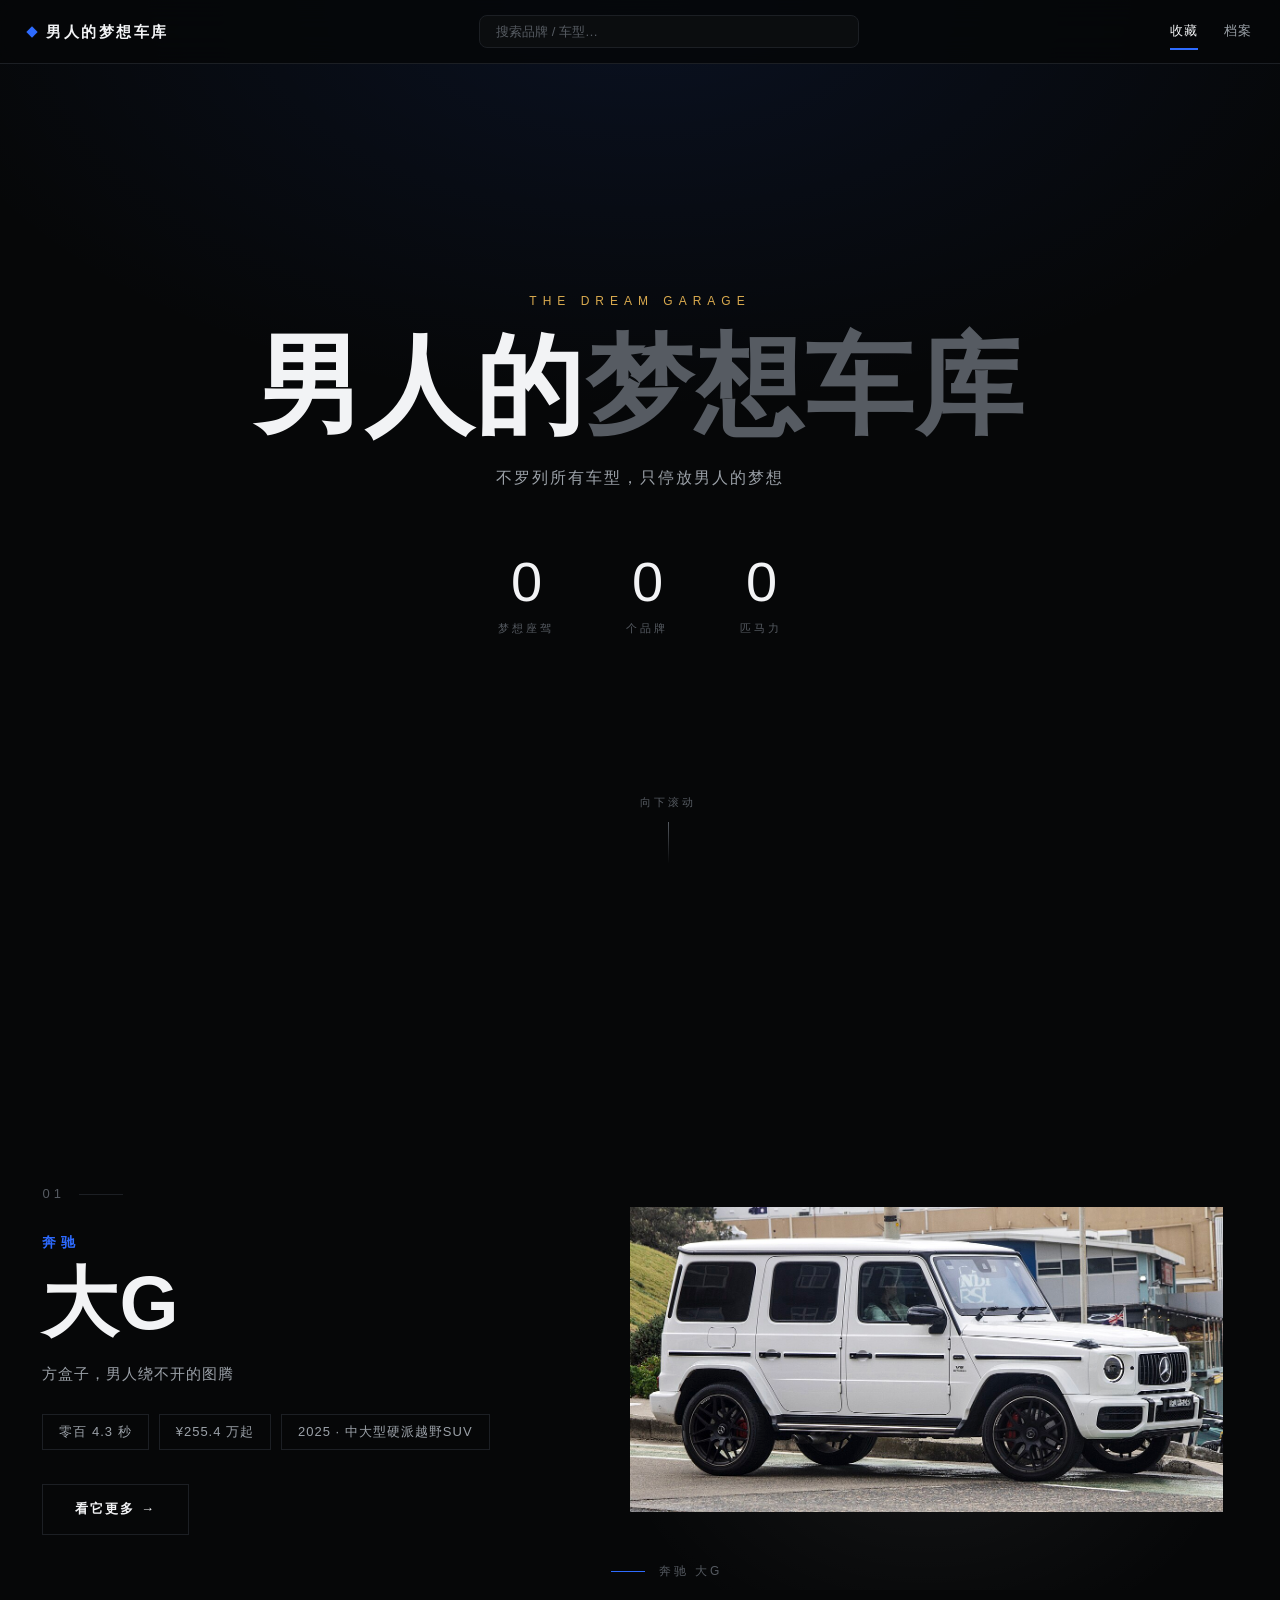
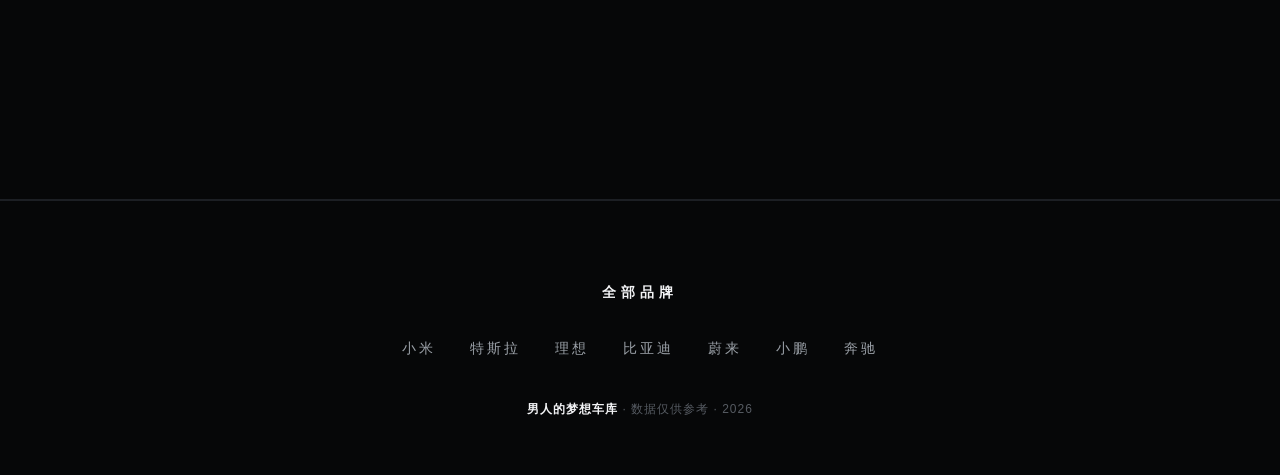
==== commit 51b2b17c: "视觉特效系统：粒子星空/流星/光标光晕/网格扫描线/3D倾斜/光斑/数字滚动/加载屏" ====
--- a/index.html
+++ b/index.html
@@ -26,9 +26,9 @@
     <h1 class="landing-title">男人的<em>梦想车库</em></h1>
     <p class="landing-sub">不罗列所有车型，只停放男人的梦想</p>
     <div class="landing-stats">
-      <div class="landing-stat"><div class="num" id="stat-favs">--</div><div class="label">梦想座驾</div></div>
-      <div class="landing-stat"><div class="num" id="stat-brands">--</div><div class="label">个品牌</div></div>
-      <div class="landing-stat"><div class="num" id="stat-hp">--</div><div class="label">匹马力</div></div>
+      <div class="landing-stat"><div class="num" id="stat-favs" data-count="0">0</div><div class="label">梦想座驾</div></div>
+      <div class="landing-stat"><div class="num" id="stat-brands" data-count="0">0</div><div class="label">个品牌</div></div>
+      <div class="landing-stat"><div class="num" id="stat-hp" data-count="0">0</div><div class="label">匹马力</div></div>
     </div>
     <div class="scroll-hint" id="scroll-hint">向下滚动</div>
   </header>
@@ -52,6 +52,7 @@
   <script src="js/data.js"></script>
   <script src="js/favorites.js"></script>
   <script src="js/common.js"></script>
+  <script src="js/effects.js"></script>
   <script>
     (function () {
     // ===== 开场统计 =====
@@ -67,9 +68,9 @@
         }
       }
     }
-    document.getElementById('stat-favs').textContent = favCars.length;
-    document.getElementById('stat-brands').textContent = Object.keys(favBrandIds).length;
-    document.getElementById('stat-hp').textContent = maxHp || '—';
+    document.getElementById('stat-favs').setAttribute('data-count', favCars.length);
+    document.getElementById('stat-brands').setAttribute('data-count', Object.keys(favBrandIds).length);
+    document.getElementById('stat-hp').setAttribute('data-count', maxHp || 0);
     // 空车库时隐藏“下滑”提示
     if (!favCars.length) document.getElementById('scroll-hint').style.display = 'none';
 
@@ -168,6 +169,7 @@
     for (var i2 = 0; i2 < shows.length; i2++) observer.observe(shows[i2]);
 
     LIB.initSearch();
+    if (window.FX) FX.refresh();
     })();
   </script>
 </body>
--- a/css/style.css
+++ b/css/style.css
@@ -1,27 +1,31 @@
 /* ============================================================
-   男人的梦想车库 · 暗夜影院主题 v2
-   核心：我的收藏 = 每台车一屏的全屏大片展示
-   设计语言：暗黑 + 每车专属主题色 + 滚动驶入 + 扫光 + 参数弹出
+   男人的梦想车库 · 极简黑金主题 v3
+   设计语言：
+   - 纯黑底 + 电光蓝交互色 + 暖金价格
+   - Bahnschrift（DIN 风）数字字体，中文系统黑体
+   - 去卡片化：全出血影像 + 细线分隔
+   - 编号替代 emoji，克制的渐变（仅 logo 与主按钮）
    ============================================================ */
 
 :root {
-  --bg: #06080f;
-  --bg-elev: #0e1420;
-  --bg-elev-2: #161e2e;
-  --border: #1e2a3d;
-  --border-glow: rgba(47, 129, 247, 0.55);
-  --text: #e8edf4;
-  --text-dim: #8b98ab;
-  --text-faint: #5b6a80;
-  --accent: #2f81f7;
-  --accent-2: #22d3ee;
-  --grad: linear-gradient(135deg, #2f81f7 0%, #22d3ee 100%);
-  --price: #ff5c7a;
-  --stage: #eef1f6;
-  --stage-2: #dfe5ee;
-  --radius: 16px;
-  --shadow: 0 8px 24px rgba(0, 0, 0, 0.45);
+  --bg: #060708;
+  --bg-2: #0b0d0f;
+  --line: #1c1f24;
+  --line-soft: #14161a;
+  --text: #f2f3f5;
+  --text-dim: #9ba1a8;
+  --text-faint: #565b62;
+  --accent: #2e6bff;
+  --accent-dim: rgba(46, 107, 255, 0.16);
+  --gold: #d8a94e;
+  --gold-bright: #f0c674;
+  --price: #d8a94e;
+  --danger: #d9534f;
+  --radius: 12px;
   --nav-h: 64px;
+  --font-num: "Bahnschrift", "DIN Alternate", "Segoe UI", -apple-system, sans-serif;
+  --font-cn: -apple-system, BlinkMacSystemFont, "Segoe UI", "PingFang SC", "Microsoft YaHei", sans-serif;
+  --ease-out: cubic-bezier(0.22, 1, 0.36, 1);
 }
 
 * { margin: 0; padding: 0; box-sizing: border-box; }
@@ -29,7 +33,7 @@
 html { scroll-behavior: smooth; }
 
 body {
-  font-family: -apple-system, BlinkMacSystemFont, "Segoe UI", "PingFang SC", "Microsoft YaHei", sans-serif;
+  font-family: var(--font-cn);
   background: var(--bg);
   color: var(--text);
   line-height: 1.6;
@@ -39,6 +43,14 @@
 
 a { text-decoration: none; color: inherit; }
 img { display: block; }
+button { font-family: inherit; }
+
+/* 数字统一用 DIN 风字体 */
+.num, .sval, .landing-stat .num, .cinema-price, .dh-price, .trim-price,
+.stat-num, .price-num, .car-price-badge b, .quick-spec .qs-value {
+  font-family: var(--font-num);
+  font-variant-numeric: tabular-nums;
+}
 
 /* ============ 导航栏 ============ */
 .nav {
@@ -49,48 +61,59 @@
   display: flex;
   align-items: center;
   gap: 20px;
-  padding: 0 24px;
-  background: rgba(6, 8, 15, 0.78);
-  backdrop-filter: blur(14px);
-  -webkit-backdrop-filter: blur(14px);
-  border-bottom: 1px solid var(--border);
+  padding: 0 28px;
+  background: rgba(6, 7, 8, 0.82);
+  backdrop-filter: blur(16px);
+  -webkit-backdrop-filter: blur(16px);
+  border-bottom: 1px solid var(--line);
 }
 
 .nav-logo {
-  font-size: 18px;
+  font-family: var(--font-num);
+  font-size: 15px;
   font-weight: 700;
-  letter-spacing: 0.5px;
+  letter-spacing: 2.5px;
   white-space: nowrap;
-  background: var(--grad);
-  -webkit-background-clip: text;
-  background-clip: text;
-  -webkit-text-fill-color: transparent;
-}
-
-.nav-search { flex: 1; max-width: 420px; margin: 0 auto; }
+  color: var(--text);
+  display: flex;
+  align-items: center;
+  gap: 10px;
+}
+
+.nav-logo .logo-mark {
+  width: 8px; height: 8px;
+  background: var(--accent);
+  transform: rotate(45deg);
+  flex-shrink: 0;
+}
+
+.nav-search { flex: 1; max-width: 380px; margin: 0 auto; }
 
 .nav-search input {
   width: 100%;
-  padding: 9px 16px;
-  border-radius: 999px;
-  border: 1px solid var(--border);
-  background: var(--bg-elev);
+  padding: 8px 16px;
+  border-radius: 8px;
+  border: 1px solid var(--line);
+  background: var(--bg-2);
   color: var(--text);
-  font-size: 14px;
+  font-size: 13px;
   outline: none;
-  transition: border-color 0.2s, box-shadow 0.2s;
-}
-
-.nav-search input:focus {
-  border-color: var(--accent);
-  box-shadow: 0 0 0 3px rgba(47, 129, 247, 0.2);
-}
-
+  transition: border-color 0.2s;
+}
+
+.nav-search input:focus { border-color: var(--accent); }
 .nav-search input::placeholder { color: var(--text-faint); }
 
-.nav-links { display: flex; gap: 18px; font-size: 14px; color: var(--text-dim); white-space: nowrap; }
-.nav-links a { transition: color 0.2s; }
+.nav-links { display: flex; gap: 26px; font-size: 13px; color: var(--text-dim); white-space: nowrap; }
+.nav-links a { letter-spacing: 1px; transition: color 0.2s; position: relative; }
 .nav-links a:hover, .nav-links a.active { color: var(--text); }
+.nav-links a.active::after {
+  content: "";
+  position: absolute;
+  left: 0; right: 0; bottom: -8px;
+  height: 2px;
+  background: var(--accent);
+}
 
 /* ============ 开场 Landing ============ */
 .landing {
@@ -101,1227 +124,740 @@
   align-items: center;
   justify-content: center;
   text-align: center;
-  padding: 120px 24px 80px;
+  padding: 120px 24px 90px;
   overflow: hidden;
 }
 
-.landing-glow {
-  position: absolute;
-  top: -20%;
+.landing::before {
+  content: "";
+  position: absolute;
+  inset: 0;
+  background:
+    radial-gradient(90% 70% at 50% 0%, rgba(46, 107, 255, 0.10), transparent 65%),
+    linear-gradient(180deg, transparent 60%, var(--bg) 100%);
+  pointer-events: none;
+}
+
+.landing-kicker {
+  font-size: 12px;
+  letter-spacing: 6px;
+  color: var(--gold);
+  text-transform: uppercase;
+  animation: fadeUp 0.8s ease both;
+}
+
+.landing-title {
+  font-size: clamp(48px, 9vw, 108px);
+  font-weight: 900;
+  letter-spacing: 2px;
+  line-height: 1.05;
+  margin-top: 18px;
+  animation: fadeUp 0.9s var(--ease-out) 0.1s both;
+  font-family: var(--font-cn);
+}
+
+.landing-title em {
+  font-style: normal;
+  color: var(--text-faint);
+}
+
+.landing-sub {
+  margin-top: 22px;
+  font-size: 16px;
+  color: var(--text-dim);
+  letter-spacing: 2px;
+  animation: fadeUp 0.9s ease 0.25s both;
+}
+
+.landing-stats {
+  display: flex;
+  gap: 72px;
+  margin-top: 64px;
+  animation: fadeUp 0.9s ease 0.4s both;
+}
+
+.landing-stat { text-align: center; }
+
+.landing-stat .num {
+  font-size: 56px;
+  font-weight: 300;
+  color: var(--text);
+  letter-spacing: -1px;
+  line-height: 1;
+}
+
+.landing-stat .label {
+  font-size: 11px;
+  color: var(--text-faint);
+  margin-top: 10px;
+  letter-spacing: 3px;
+}
+
+.scroll-hint {
+  position: absolute;
+  bottom: 36px;
   left: 50%;
   transform: translateX(-50%);
-  width: 1100px;
-  height: 700px;
-  background: radial-gradient(closest-side, rgba(47, 129, 247, 0.2), rgba(34, 211, 238, 0.06) 55%, transparent);
-  pointer-events: none;
-  animation: glowPulse 6s ease-in-out infinite;
-}
-
-@keyframes glowPulse {
-  0%, 100% { opacity: 0.85; }
-  50% { opacity: 1; }
-}
-
-.landing-title {
-  font-size: 84px;
-  font-weight: 900;
-  letter-spacing: 6px;
-  line-height: 1.1;
-  animation: fadeUp 0.9s ease both;
-}
-
-.landing-title span {
-  background: var(--grad);
-  -webkit-background-clip: text;
-  background-clip: text;
-  -webkit-text-fill-color: transparent;
-}
-
-.landing-sub {
-  margin-top: 18px;
-  font-size: 18px;
-  color: var(--text-dim);
-  animation: fadeUp 0.9s ease 0.15s both;
-}
-
-.landing-stats {
-  display: flex;
-  gap: 56px;
-  margin-top: 46px;
-  animation: fadeUp 0.9s ease 0.3s both;
-}
-
-.landing-stat { text-align: center; }
-
-.landing-stat .num {
-  font-size: 44px;
-  font-weight: 900;
-  background: var(--grad);
-  -webkit-background-clip: text;
-  background-clip: text;
-  -webkit-text-fill-color: transparent;
-}
-
-.landing-stat .label { font-size: 13px; color: var(--text-faint); margin-top: 4px; letter-spacing: 1px; }
-
-.scroll-hint {
-  position: absolute;
-  bottom: 34px;
-  left: 50%;
-  transform: translateX(-50%);
+  font-size: 11px;
+  letter-spacing: 3px;
+  color: var(--text-faint);
   display: flex;
   flex-direction: column;
   align-items: center;
-  gap: 8px;
-  font-size: 13px;
-  color: var(--text-faint);
-  animation: fadeUp 0.9s ease 0.45s both;
-}
-
-.scroll-hint .arrow { font-size: 20px; animation: bounce 1.6s infinite; }
-
-@keyframes bounce {
-  0%, 100% { transform: translateY(0); }
-  50% { transform: translateY(8px); }
-}
-
-/* ============ 收藏展示区（核心） ============ */
+  gap: 10px;
+  animation: fadeUp 0.9s ease 0.55s both;
+}
+
+.scroll-hint::after {
+  content: "";
+  width: 1px;
+  height: 42px;
+  background: linear-gradient(180deg, var(--text-faint), transparent);
+  animation: scrollPulse 2s ease-in-out infinite;
+}
+
+@keyframes scrollPulse {
+  0%, 100% { opacity: 0.4; transform: scaleY(0.6); transform-origin: top; }
+  50% { opacity: 1; transform: scaleY(1); transform-origin: top; }
+}
+
+/* ============ 收藏展示区（全屏） ============ */
 .show {
   position: relative;
   min-height: 100vh;
   display: flex;
   align-items: center;
   overflow: hidden;
-  border-bottom: 1px solid rgba(30, 42, 61, 0.5);
-}
-
-.show-glow {
-  position: absolute;
-  inset: 0;
-  background:
-    radial-gradient(55% 70% at var(--gx, 70%) 50%, color-mix(in srgb, var(--car-color) 13%, transparent), transparent 70%);
-  opacity: 0;
-  transition: opacity 1.2s ease;
-  pointer-events: none;
-}
-
-.show.in-view .show-glow { opacity: 1; }
+  border-bottom: 1px solid var(--line);
+}
 
 .show-inner {
   position: relative;
-  width: min(1200px, 92vw);
+  width: min(1280px, 94vw);
   margin: 0 auto;
   display: grid;
-  grid-template-columns: 1fr 1.15fr;
-  gap: 48px;
-  align-items: center;
-  padding: 90px 0 70px;
-}
-
-.show-inner.rev { grid-template-columns: 1.15fr 1fr; }
+  grid-template-columns: 0.9fr 1.1fr;
+  gap: 56px;
+  align-items: center;
+  padding: 100px 0 80px;
+}
+
+.show-inner.rev { grid-template-columns: 1.1fr 0.9fr; }
 .show-inner.rev .show-stage { order: -1; }
 
-/* --- 文字侧 --- */
-.show-text { padding: 0 8px; }
+/* 文字侧 */
+.show-text { padding: 0 4px; }
+
+.show-index {
+  font-family: var(--font-num);
+  font-size: 13px;
+  color: var(--text-faint);
+  letter-spacing: 4px;
+  opacity: 0;
+  transform: translateY(20px);
+  transition: all 0.7s var(--ease-out) 0.05s;
+}
+
+.show-index::after {
+  content: "";
+  display: inline-block;
+  width: 44px;
+  height: 1px;
+  background: var(--line);
+  margin-left: 14px;
+  vertical-align: middle;
+}
 
 .show-brand {
+  font-size: 14px;
+  letter-spacing: 5px;
+  color: var(--accent);
+  font-weight: 600;
+  margin-top: 26px;
+  text-transform: uppercase;
+  opacity: 0;
+  transform: translateY(22px);
+  transition: all 0.7s var(--ease-out) 0.12s;
+}
+
+.show-name {
+  font-size: clamp(44px, 6vw, 76px);
+  font-weight: 900;
+  letter-spacing: 1px;
+  line-height: 1.06;
+  margin-top: 10px;
+  opacity: 0;
+  transform: translateY(30px);
+  transition: all 0.8s var(--ease-out) 0.2s;
+}
+
+.show-tagline {
   font-size: 15px;
-  letter-spacing: 4px;
-  color: var(--car-color);
-  font-weight: 700;
-  text-transform: uppercase;
-  opacity: 0;
-  transform: translateY(22px);
-  transition: all 0.7s cubic-bezier(0.2, 0.8, 0.2, 1) 0.1s;
-}
-
-.show-name {
-  font-size: 64px;
-  font-weight: 900;
-  letter-spacing: 2px;
-  line-height: 1.08;
-  margin-top: 8px;
-  opacity: 0;
-  transform: translateY(30px);
-  transition: all 0.75s cubic-bezier(0.2, 0.8, 0.2, 1) 0.22s;
-}
-
-.show-tagline {
-  font-size: 19px;
   color: var(--text-dim);
-  margin-top: 16px;
+  margin-top: 18px;
+  letter-spacing: 1px;
   opacity: 0;
   transform: translateY(24px);
-  transition: all 0.7s cubic-bezier(0.2, 0.8, 0.2, 1) 0.34s;
+  transition: all 0.7s var(--ease-out) 0.32s;
 }
 
 .show-chips {
   display: flex;
   flex-wrap: wrap;
   gap: 10px;
-  margin-top: 24px;
+  margin-top: 28px;
 }
 
 .show-chip {
   padding: 7px 16px;
-  border-radius: 999px;
-  border: 1px solid color-mix(in srgb, var(--car-color) 45%, transparent);
-  color: color-mix(in srgb, var(--car-color) 75%, #fff);
-  background: color-mix(in srgb, var(--car-color) 9%, transparent);
+  border: 1px solid var(--line);
+  color: var(--text-dim);
+  font-family: var(--font-num);
+  font-size: 13px;
+  letter-spacing: 1px;
+  opacity: 0;
+  transform: translateY(18px);
+  transition: all 0.55s var(--ease-out);
+}
+
+.show-btn {
+  display: inline-flex;
+  align-items: center;
+  gap: 12px;
+  margin-top: 34px;
+  padding: 14px 32px;
   font-size: 13px;
   font-weight: 600;
-  opacity: 0;
-  transform: translateY(18px) scale(0.92);
-  transition: all 0.55s cubic-bezier(0.2, 0.8, 0.2, 1);
-}
-
-.show-btn {
-  display: inline-flex;
-  align-items: center;
-  gap: 8px;
-  margin-top: 30px;
-  padding: 13px 30px;
-  border-radius: 999px;
-  background: var(--car-color);
-  color: #fff;
-  font-size: 15px;
-  font-weight: 700;
-  box-shadow: 0 8px 26px color-mix(in srgb, var(--car-color) 35%, transparent);
+  letter-spacing: 2px;
+  color: var(--text);
+  border: 1px solid var(--line);
+  position: relative;
+  overflow: hidden;
   opacity: 0;
   transform: translateY(18px);
-  transition: all 0.6s cubic-bezier(0.2, 0.8, 0.2, 1);
-}
-
-.show-btn:hover {
-  filter: brightness(1.12);
-  transform: translateY(-2px);
-  box-shadow: 0 12px 34px color-mix(in srgb, var(--car-color) 50%, transparent);
-}
-
-/* --- 车图侧 --- */
+  transition: all 0.6s var(--ease-out);
+  z-index: 0;
+}
+
+.show-btn::before {
+  content: "";
+  position: absolute;
+  inset: 0;
+  background: var(--accent);
+  transform: translateY(101%);
+  transition: transform 0.35s var(--ease-out);
+  z-index: -1;
+}
+
+.show-btn:hover { border-color: var(--accent); }
+.show-btn:hover::before { transform: translateY(0); }
+
+/* 车图侧：全出血无卡片 */
 .show-stage {
   position: relative;
-  border-radius: 24px;
   overflow: hidden;
-  background: radial-gradient(circle at 50% 72%, #f2f4f8 0%, #d9dfe9 78%, #c6cdda 100%);
-  box-shadow: 0 30px 70px rgba(0, 0, 0, 0.55);
-  opacity: 0;
-  transform: translateX(var(--from, -80px)) scale(0.94);
-  transition: opacity 0.9s ease, transform 1s cubic-bezier(0.2, 0.8, 0.2, 1) 0.05s;
-}
-
-.show.in-view .show-stage { opacity: 1; transform: translateX(0) scale(1); }
+  opacity: 0;
+  transform: translateX(var(--from, -60px));
+  transition: opacity 0.9s ease, transform 1s var(--ease-out) 0.05s;
+}
+
+.show.in-view .show-stage { opacity: 1; transform: translateX(0); }
 
 .show-imgwrap {
-  height: 420px;
+  height: 460px;
   display: flex;
   align-items: center;
   justify-content: center;
-  padding: 40px;
+  position: relative;
+}
+
+.show-imgwrap::before {
+  content: "";
+  position: absolute;
+  inset: 0;
+  background: radial-gradient(70% 65% at 50% 68%, rgba(255,255,255,0.055), transparent 70%);
 }
 
 .show-imgwrap img {
-  max-width: 92%;
-  max-height: 360px;
+  max-width: 94%;
+  max-height: 400px;
   object-fit: contain;
-  transition: transform 0.8s ease;
-}
-
-.show-stage:hover .show-imgwrap img { transform: scale(1.05) translateY(-6px); }
+  filter: saturate(0.92) contrast(1.04);
+  transition: transform 0.9s var(--ease-out), filter 0.6s;
+}
+
+.show-stage:hover .show-imgwrap img {
+  transform: scale(1.045);
+  filter: saturate(1.05);
+}
+
+/* 铭牌：细线 + 文字，无胶囊 */
+.show-plate {
+  position: absolute;
+  left: 0;
+  bottom: 8px;
+  display: flex;
+  align-items: center;
+  gap: 14px;
+  font-family: var(--font-num);
+  font-size: 12px;
+  letter-spacing: 3px;
+  color: var(--text-faint);
+  opacity: 0;
+  transition: all 0.6s ease 0.65s;
+}
+
+.show-plate::before {
+  content: "";
+  width: 34px;
+  height: 1px;
+  background: var(--accent);
+}
+
+.show.in-view .show-plate { opacity: 1; }
 
 /* 扫光 */
 .show-sweep {
   position: absolute;
-  top: -20%;
-  bottom: -20%;
-  width: 130px;
-  left: -200px;
-  background: linear-gradient(105deg, transparent, rgba(255, 255, 255, 0.5), transparent);
-  transform: skewX(-18deg);
+  top: 0; bottom: 0;
+  width: 120px;
+  left: -160px;
+  background: linear-gradient(100deg, transparent, rgba(255,255,255,0.06), transparent);
+  transform: skewX(-16deg);
   pointer-events: none;
   opacity: 0;
 }
 
-.show.in-view .show-sweep {
-  animation: sweep 1.4s ease 0.5s 1 forwards;
-}
+.show.in-view .show-sweep { animation: sweep 1.5s ease 0.6s 1 forwards; }
 
 @keyframes sweep {
-  0% { left: -200px; opacity: 0; }
-  12% { opacity: 1; }
+  0% { left: -160px; opacity: 0; }
+  15% { opacity: 1; }
   100% { left: 115%; opacity: 0; }
 }
 
-/* 铭牌 */
-.show-plate {
-  position: absolute;
-  left: 50%;
-  bottom: 26px;
-  transform: translateX(-50%) translateY(16px);
-  background: rgba(8, 12, 20, 0.82);
-  backdrop-filter: blur(6px);
-  color: #fff;
-  font-size: 13px;
-  letter-spacing: 3px;
-  padding: 9px 26px;
-  border-radius: 999px;
-  border: 1px solid color-mix(in srgb, var(--car-color) 55%, #fff);
-  white-space: nowrap;
-  opacity: 0;
-  transition: all 0.6s ease 0.7s;
-}
-
-.show.in-view .show-plate { opacity: 1; transform: translateX(-50%) translateY(0); }
-
-/* 触发后的文字动画 */
+/* 触发动画 */
+.show.in-view .show-index,
 .show.in-view .show-brand,
 .show.in-view .show-name,
 .show.in-view .show-tagline,
 .show.in-view .show-chip,
 .show.in-view .show-btn { opacity: 1; transform: none; }
 
-/* ============ 车库档案（页脚区） ============ */
+/* ============ 车库档案（页脚） ============ */
 .footer {
-  border-top: 1px solid var(--border);
-  padding: 70px 24px 50px;
+  border-top: 1px solid var(--line);
+  padding: 80px 24px 56px;
   text-align: center;
   color: var(--text-faint);
-  font-size: 13px;
+  font-size: 12px;
+  letter-spacing: 1px;
 }
 
 .archive-title {
-  font-size: 22px;
-  font-weight: 800;
+  font-size: 14px;
+  font-weight: 600;
   color: var(--text);
-  margin-bottom: 24px;
-  letter-spacing: 1px;
+  letter-spacing: 5px;
+  margin-bottom: 34px;
 }
 
 .archive-links {
   display: flex;
   flex-wrap: wrap;
   justify-content: center;
-  gap: 12px;
-  max-width: 800px;
+  gap: 34px;
+  max-width: 900px;
   margin: 0 auto;
 }
 
 .archive-link {
-  padding: 10px 26px;
-  border-radius: 999px;
-  border: 1px solid var(--border);
-  background: var(--bg-elev);
+  font-size: 14px;
   color: var(--text-dim);
-  font-size: 14px;
+  letter-spacing: 3px;
+  transition: color 0.25s;
+  position: relative;
+}
+
+.archive-link:hover { color: var(--text); }
+
+.archive-link::after {
+  content: "";
+  position: absolute;
+  left: 50%;
+  bottom: -6px;
+  width: 0;
+  height: 1px;
+  background: var(--gold);
+  transition: all 0.3s var(--ease-out);
+}
+
+.archive-link:hover::after { left: 0; width: 100%; }
+
+.foot-grad { color: var(--text); font-weight: 700; }
+
+/* ============ 面包屑 ============ */
+.container { max-width: 1280px; margin: 0 auto; padding: 90px 28px 64px; }
+
+.breadcrumb {
+  display: flex;
+  align-items: center;
+  gap: 10px;
+  font-size: 12px;
+  color: var(--text-faint);
+  letter-spacing: 1px;
+  margin: 0 0 28px;
+}
+
+.breadcrumb a { color: var(--text-dim); transition: color 0.2s; }
+.breadcrumb a:hover { color: var(--text); }
+
+/* ============ 区块标题 ============ */
+.section { margin-top: 64px; }
+
+.section-title {
+  font-size: 13px;
   font-weight: 600;
+  letter-spacing: 4px;
+  color: var(--text);
+  margin-bottom: 28px;
+  display: flex;
+  align-items: center;
+  gap: 16px;
+}
+
+.section-title::before {
+  content: "";
+  width: 22px;
+  height: 2px;
+  background: var(--gold);
+}
+
+/* ============ 品牌大文字列表（首页/搜索） ============ */
+.brand-list {
+  display: grid;
+  grid-template-columns: repeat(auto-fill, minmax(260px, 1fr));
+  gap: 8px 40px;
+}
+
+.brand-row {
+  display: flex;
+  align-items: baseline;
+  justify-content: space-between;
+  padding: 20px 4px;
+  border-bottom: 1px solid var(--line);
+  transition: all 0.3s;
+  position: relative;
+}
+
+.brand-row::before {
+  content: "";
+  position: absolute;
+  left: 0; bottom: -1px;
+  width: 0; height: 1px;
+  background: var(--accent);
+  transition: width 0.4s var(--ease-out);
+}
+
+.brand-row:hover::before { width: 100%; }
+
+.brand-row .b-name {
+  font-size: 30px;
+  font-weight: 700;
+  letter-spacing: 2px;
+  transition: transform 0.3s var(--ease-out);
+}
+
+.brand-row:hover .b-name { transform: translateX(6px); }
+
+.brand-row .b-en {
+  font-family: var(--font-num);
+  font-size: 12px;
+  color: var(--text-faint);
+  letter-spacing: 2px;
+  text-transform: uppercase;
+}
+
+.brand-row .b-count {
+  font-family: var(--font-num);
+  font-size: 12px;
+  color: var(--text-faint);
+  letter-spacing: 1px;
+}
+
+/* ============ 车型卡片（品牌页/搜索页） ============ */
+.car-grid {
+  display: grid;
+  grid-template-columns: repeat(auto-fill, minmax(300px, 1fr));
+  gap: 40px 28px;
+}
+
+.car-card {
+  display: block;
+  position: relative;
+  transition: transform 0.3s var(--ease-out);
+}
+
+.car-card:hover { transform: translateY(-4px); }
+
+.car-image {
+  height: 200px;
+  display: flex;
+  align-items: center;
+  justify-content: center;
+  position: relative;
+  overflow: hidden;
+}
+
+.car-image::before {
+  content: "";
+  position: absolute;
+  inset: 0;
+  background: radial-gradient(65% 60% at 50% 70%, rgba(255,255,255,0.05), transparent 70%);
+}
+
+.car-image img {
+  max-width: 86%;
+  max-height: 175px;
+  object-fit: contain;
+  filter: saturate(0.92);
+  transition: transform 0.5s var(--ease-out), filter 0.4s;
+}
+
+.car-card:hover .car-image img { transform: scale(1.06); filter: saturate(1.05); }
+
+.car-info {
+  padding: 16px 2px 0;
+  border-top: 1px solid var(--line);
+  display: flex;
+  flex-direction: column;
+  gap: 4px;
+}
+
+.car-info .car-name { font-size: 17px; font-weight: 700; letter-spacing: 1px; }
+.car-info .car-name-en {
+  font-family: var(--font-num);
+  font-size: 11px;
+  color: var(--text-faint);
+  letter-spacing: 2px;
+  text-transform: uppercase;
+}
+.car-info .car-meta { font-size: 12px; color: var(--text-dim); margin-top: 4px; letter-spacing: 1px; }
+
+.car-info .car-go {
+  display: inline-flex;
+  align-items: center;
+  gap: 8px;
+  margin-top: 12px;
+  font-size: 12px;
+  font-weight: 600;
+  letter-spacing: 2px;
+  color: var(--accent);
+  opacity: 0;
+  transform: translateX(-8px);
+  transition: all 0.3s;
+}
+
+.car-card:hover .car-go { opacity: 1; transform: translateX(0); }
+
+/* 价格角标：细字金色 */
+.car-price-badge {
+  position: absolute;
+  top: 12px;
+  right: 8px;
+  font-family: var(--font-num);
+  font-size: 12px;
+  letter-spacing: 1px;
+  color: var(--text-dim);
+  z-index: 2;
+}
+
+.car-price-badge b { color: var(--gold); font-weight: 600; }
+
+/* ============ chips 筛选 ============ */
+.chips { display: flex; flex-wrap: wrap; gap: 8px; margin-bottom: 32px; }
+
+.chip {
+  padding: 8px 18px;
+  border: 1px solid var(--line);
+  background: transparent;
+  color: var(--text-dim);
+  font-size: 12px;
+  letter-spacing: 1px;
+  cursor: pointer;
   transition: all 0.25s;
 }
 
-.archive-link:hover {
-  border-color: var(--border-glow);
-  color: var(--text);
-  box-shadow: 0 0 16px rgba(47, 129, 247, 0.2);
-  transform: translateY(-2px);
-}
-
-.foot-grad {
-  background: var(--grad);
-  -webkit-background-clip: text;
-  background-clip: text;
-  -webkit-text-fill-color: transparent;
-  font-weight: 700;
-}
-
-/* ============ 面包屑 ============ */
-.container { max-width: 1200px; margin: 0 auto; padding: 84px 24px 60px; }
-
-.breadcrumb {
-  display: flex;
-  align-items: center;
-  gap: 8px;
+.chip:hover { color: var(--text); border-color: var(--text-faint); }
+
+.chip.active {
+  background: var(--accent);
+  border-color: var(--accent);
+  color: #fff;
+  font-weight: 600;
+}
+
+/* ============ 品牌页头部 ============ */
+.brand-hero {
+  padding: 12px 4px 40px;
+  border-bottom: 1px solid var(--line);
+  display: flex;
+  align-items: flex-start;
+  justify-content: space-between;
+  gap: 40px;
+  margin-bottom: 8px;
+}
+
+.brand-hero .bh-left h1 { font-size: 52px; font-weight: 900; letter-spacing: 2px; }
+.brand-hero .bh-en {
+  font-family: var(--font-num);
   font-size: 13px;
   color: var(--text-faint);
-  margin: 4px 0 20px;
-}
-
-.breadcrumb a { color: var(--text-dim); transition: color 0.2s; }
-.breadcrumb a:hover { color: var(--accent-2); }
-.breadcrumb .sep { color: var(--text-faint); }
-
-/* ============ 区块标题 ============ */
-.section { margin-top: 48px; }
-
-.section-title {
-  font-size: 24px;
-  font-weight: 700;
-  letter-spacing: 1px;
-  margin-bottom: 22px;
-  display: flex;
-  align-items: center;
-  gap: 12px;
-}
-
-.section-title::after {
-  content: "";
-  flex: 1;
-  height: 1px;
-  background: linear-gradient(90deg, var(--border), transparent);
-}
-
-/* ============ 品牌卡（搜索页用） ============ */
-.brand-grid, .search-brand-row {
-  display: grid;
-  grid-template-columns: repeat(auto-fill, minmax(230px, 1fr));
-  gap: 18px;
-}
-
-.search-brand-row { grid-column: 1 / -1; margin-bottom: 8px; }
-
-.brand-card {
-  position: relative;
-  background: var(--bg-elev);
-  border: 1px solid var(--border);
-  border-radius: var(--radius);
-  padding: 28px 18px;
-  text-align: center;
-  transition: transform 0.25s, border-color 0.25s, box-shadow 0.25s;
-  overflow: hidden;
-}
-
-.brand-card::before {
-  content: "";
-  position: absolute;
-  inset: 0;
-  background: radial-gradient(120% 60% at 50% 0%, rgba(47, 129, 247, 0.14), transparent 70%);
-  opacity: 0;
-  transition: opacity 0.3s;
-}
-
-.brand-card:hover {
-  transform: translateY(-5px);
-  border-color: var(--border-glow);
-  box-shadow: 0 12px 32px rgba(0, 0, 0, 0.5), 0 0 18px rgba(47, 129, 247, 0.12);
-}
-
-.brand-card:hover::before { opacity: 1; }
-.brand-card > * { position: relative; }
-
-.brand-logo {
-  width: 72px; height: 72px;
-  border-radius: 50%;
-  margin: 0 auto 14px;
-  display: flex;
-  align-items: center;
-  justify-content: center;
-  overflow: hidden;
-  background: var(--stage);
-  border: 1px solid var(--border);
-  font-size: 26px;
-  font-weight: 800;
-  color: #1d2736;
-  transition: box-shadow 0.3s;
-}
-
-.brand-card:hover .brand-logo { box-shadow: 0 0 22px rgba(47, 129, 247, 0.4); }
-.brand-logo img { width: 100%; height: 100%; object-fit: cover; }
-
-.brand-name { font-size: 17px; font-weight: 700; }
-.brand-name-en { font-size: 12px; color: var(--text-faint); letter-spacing: 1px; margin-top: 3px; text-transform: uppercase; }
-
-.brand-count {
-  display: inline-block;
-  margin-top: 12px;
-  font-size: 12px;
-  color: var(--accent-2);
-  border: 1px solid rgba(34, 211, 238, 0.35);
-  border-radius: 999px;
-  padding: 3px 12px;
-}
-
-/* ============ chips 筛选 ============ */
-.chips { display: flex; flex-wrap: wrap; gap: 10px; margin-bottom: 22px; }
-
-.chip {
-  padding: 7px 18px;
-  border-radius: 999px;
-  border: 1px solid var(--border);
-  background: var(--bg-elev);
+  letter-spacing: 4px;
+  text-transform: uppercase;
+  margin-top: 8px;
+}
+.brand-hero .bh-desc {
+  font-size: 14px;
   color: var(--text-dim);
-  font-size: 13px;
-  cursor: pointer;
-  transition: all 0.2s;
-}
-
-.chip:hover { color: var(--text); border-color: var(--text-faint); }
-
-.chip.active {
-  background: var(--grad);
-  border-color: transparent;
-  color: #fff;
-  font-weight: 600;
-}
-
-/* ============ 车型卡（品牌页/搜索页） ============ */
-.car-grid {
-  display: grid;
-  grid-template-columns: repeat(auto-fill, minmax(270px, 1fr));
-  gap: 18px;
-}
-
-.car-card {
-  position: relative;
-  background: var(--bg-elev);
-  border: 1px solid var(--border);
-  border-radius: var(--radius);
-  overflow: hidden;
-  transition: transform 0.25s, border-color 0.25s, box-shadow 0.25s;
-  cursor: pointer;
-}
-
-.car-card:hover {
-  transform: translateY(-5px);
-  border-color: var(--border-glow);
-  box-shadow: 0 12px 32px rgba(0, 0, 0, 0.5), 0 0 18px rgba(47, 129, 247, 0.12);
-}
-
-.car-image {
-  height: 180px;
-  display: flex;
-  align-items: center;
-  justify-content: center;
-  background: radial-gradient(circle at 50% 75%, var(--stage) 0%, var(--stage-2) 100%);
-  overflow: hidden;
-}
-
-.car-image img {
-  max-width: 82%;
-  max-height: 150px;
-  object-fit: contain;
-  transition: transform 0.45s ease;
-}
-
-.car-card:hover .car-image img { transform: scale(1.07); }
-.car-image .no-img { color: #93a1b5; font-size: 13px; }
-
-.car-price-badge {
-  position: absolute;
-  top: 12px;
-  right: 12px;
-  background: rgba(7, 11, 18, 0.78);
-  backdrop-filter: blur(6px);
-  color: #fff;
-  border: 1px solid var(--border);
-  font-size: 12px;
-  font-weight: 600;
-  padding: 4px 12px;
-  border-radius: 999px;
-  z-index: 2;
-}
-
-.car-price-badge b { color: var(--price); }
-
-.car-info { padding: 16px; }
-.car-info .car-name { font-size: 16px; font-weight: 700; }
-.car-info .car-name-en { font-size: 12px; color: var(--text-faint); margin-top: 2px; letter-spacing: 0.5px; }
-.car-info .car-meta { font-size: 13px; color: var(--text-dim); margin-top: 8px; }
-
-.car-info .car-go {
-  display: inline-flex;
-  align-items: center;
-  gap: 5px;
-  margin-top: 10px;
-  font-size: 13px;
-  font-weight: 600;
-  background: var(--grad);
-  -webkit-background-clip: text;
-  background-clip: text;
-  -webkit-text-fill-color: transparent;
-  opacity: 0;
-  transform: translateX(-6px);
-  transition: all 0.25s;
-}
-
-.car-card:hover .car-go { opacity: 1; transform: translateX(0); }
-
-/* ============ 品牌页头部 ============ */
-.brand-hero {
-  position: relative;
-  border-radius: 20px;
-  border: 1px solid var(--border);
-  overflow: hidden;
-  padding: 40px;
-  margin-bottom: 8px;
-}
-
-.brand-hero::before {
-  content: "";
-  position: absolute;
-  inset: 0;
-  background: radial-gradient(80% 120% at 85% 20%, rgba(47, 129, 247, 0.25), transparent 60%),
-              linear-gradient(120deg, var(--bg-elev) 0%, #0c1424 100%);
-}
-
-.brand-hero > * { position: relative; }
-.brand-hero .bh-top { display: flex; align-items: center; gap: 22px; }
-
-.brand-hero .brand-logo-lg {
-  width: 88px; height: 88px;
-  border-radius: 50%;
-  background: var(--stage);
-  border: 1px solid var(--border);
-  display: flex;
-  align-items: center;
-  justify-content: center;
-  overflow: hidden;
-  flex-shrink: 0;
-  font-size: 32px;
-  font-weight: 800;
-  color: #1d2736;
-  box-shadow: 0 0 28px rgba(47, 129, 247, 0.25);
-}
-
-.brand-hero .brand-logo-lg img { width: 100%; height: 100%; object-fit: cover; }
-.brand-hero h1 { font-size: 32px; font-weight: 800; }
-.brand-hero .bh-en { font-size: 14px; color: var(--text-faint); letter-spacing: 2px; margin-top: 2px; text-transform: uppercase; }
-.brand-hero .bh-meta { font-size: 13px; color: var(--accent-2); margin-top: 6px; }
-.brand-hero .bh-desc { font-size: 14px; color: var(--text-dim); margin-top: 16px; max-width: 720px; }
-
-/* ============ 品牌页工具栏 ============ */
-#toolbar { margin-bottom: 16px; }
+  line-height: 1.8;
+  max-width: 480px;
+  margin-top: 20px;
+}
+.brand-hero .bh-stats { text-align: right; flex-shrink: 0; }
+.brand-hero .bh-stats .num { font-size: 40px; font-weight: 300; color: var(--text); line-height: 1; }
+.brand-hero .bh-stats .lbl { font-size: 11px; color: var(--text-faint); letter-spacing: 3px; margin-top: 8px; }
+
+#toolbar { margin-bottom: 20px; }
 
 #toolbar input {
   width: 100%;
-  padding: 12px 18px;
-  border-radius: 14px;
-  border: 1px solid var(--border);
-  background: var(--bg-elev);
+  padding: 13px 18px;
+  border: 1px solid var(--line);
+  border-bottom: none;
+  background: var(--bg-2);
   color: var(--text);
-  font-size: 15px;
+  font-size: 14px;
+  letter-spacing: 1px;
   outline: none;
-  transition: border-color 0.2s, box-shadow 0.2s;
-}
-
-#toolbar input:focus {
-  border-color: var(--accent);
-  box-shadow: 0 0 0 3px rgba(47, 129, 247, 0.2);
-}
-
+  transition: border-color 0.2s;
+}
+
+#toolbar input:focus { border-color: var(--accent); }
 #toolbar input::placeholder { color: var(--text-faint); }
 
-/* ============ 详情页 ============ */
-.detail-top {
-  display: grid;
-  grid-template-columns: 1.25fr 1fr;
-  gap: 22px;
-  align-items: stretch;
-}
-
-.detail-image-card {
-  border-radius: 20px;
-  border: 1px solid var(--border);
-  background: radial-gradient(circle at 50% 65%, var(--stage) 0%, var(--stage-2) 100%);
-  display: flex;
-  align-items: center;
-  justify-content: center;
-  min-height: 380px;
-  padding: 30px;
-  overflow: hidden;
-  position: relative;
-}
-
-.detail-image-card img {
-  max-width: 92%;
-  max-height: 360px;
-  object-fit: contain;
-  transition: transform 0.5s;
-}
-
-.detail-image-card:hover img { transform: scale(1.04); }
-
-.detail-head-info {
-  border-radius: 20px;
-  border: 1px solid var(--border);
-  background: var(--bg-elev);
-  padding: 30px;
-  display: flex;
-  flex-direction: column;
-  gap: 14px;
-}
-
-.detail-head-info h1 { font-size: 30px; font-weight: 800; }
-.detail-head-info .dh-sub { font-size: 14px; color: var(--text-dim); }
-
-.detail-head-info .dh-price {
-  font-size: 26px;
-  font-weight: 800;
-  color: var(--price);
-  margin-top: auto;
-}
-
-.detail-head-info .dh-price small { font-size: 13px; font-weight: 400; color: var(--text-faint); margin-left: 6px; }
-
-.quick-specs {
-  display: grid;
-  grid-template-columns: repeat(auto-fit, minmax(150px, 1fr));
-  gap: 14px;
-  margin-top: 22px;
-}
-
-.quick-spec {
-  border-radius: 14px;
-  border: 1px solid var(--border);
-  background: var(--bg-elev);
-  padding: 16px;
-  text-align: center;
-  transition: border-color 0.2s;
-}
-
-.quick-spec:hover { border-color: var(--border-glow); }
-.quick-spec .qs-label { font-size: 11px; color: var(--text-faint); letter-spacing: 1px; }
-
-.quick-spec .qs-value {
-  font-size: 20px;
-  font-weight: 800;
-  margin-top: 6px;
-  background: var(--grad);
-  -webkit-background-clip: text;
-  background-clip: text;
-  -webkit-text-fill-color: transparent;
-}
-
-.panel {
-  border-radius: var(--radius);
-  border: 1px solid var(--border);
-  background: var(--bg-elev);
-  padding: 26px;
-  margin-top: 22px;
-}
-
-.panel h3 {
-  font-size: 17px;
-  font-weight: 700;
-  margin-bottom: 16px;
-  padding-bottom: 12px;
-  border-bottom: 1px solid var(--border);
-  display: flex;
-  align-items: center;
-  gap: 8px;
-}
-
-.specs-grid {
-  display: grid;
-  grid-template-columns: repeat(auto-fill, minmax(220px, 1fr));
-  gap: 12px;
-}
-
-.spec-item {
-  padding: 13px 16px;
-  background: var(--bg-elev-2);
-  border: 1px solid var(--border);
-  border-radius: 12px;
-}
-
-.spec-item .spec-label { font-size: 11px; color: var(--text-faint); letter-spacing: 1px; }
-.spec-item .spec-value { font-size: 15px; font-weight: 600; margin-top: 4px; }
-
-.tag-list { display: flex; flex-wrap: wrap; gap: 8px; }
-
-.tag {
-  background: rgba(47, 129, 247, 0.1);
-  border: 1px solid rgba(47, 129, 247, 0.3);
-  color: #7cb3ff;
-  padding: 5px 13px;
-  border-radius: 999px;
-  font-size: 12px;
-}
-
-.trim-list { display: flex; flex-direction: column; gap: 14px; }
-
-.trim-card {
-  border: 1px solid var(--border);
-  border-radius: 14px;
-  padding: 22px;
-  background: var(--bg-elev-2);
-  transition: border-color 0.25s, box-shadow 0.25s, transform 0.25s;
-  position: relative;
-  overflow: hidden;
-}
-
-.trim-card::before {
-  content: "";
-  position: absolute;
-  inset: 0;
-  background: radial-gradient(90% 130% at 100% 0%, rgba(47, 129, 247, 0.1), transparent 60%);
-  opacity: 0;
-  transition: opacity 0.3s;
-}
-
-.trim-card:hover {
-  border-color: var(--border-glow);
-  box-shadow: 0 10px 28px rgba(0, 0, 0, 0.45);
-  transform: translateY(-2px);
-}
-
-.trim-card:hover::before { opacity: 1; }
-.trim-card > * { position: relative; }
-
-.trim-header {
-  display: flex;
-  justify-content: space-between;
-  align-items: baseline;
-  gap: 12px;
-  flex-wrap: wrap;
-  margin-bottom: 14px;
-  padding-bottom: 14px;
-  border-bottom: 1px solid var(--border);
-}
-
-.trim-name { font-size: 17px; font-weight: 700; }
-.trim-price { font-size: 22px; font-weight: 800; color: var(--price); }
-
-.trim-specs {
-  display: grid;
-  grid-template-columns: repeat(auto-fill, minmax(170px, 1fr));
-  gap: 6px 14px;
-  margin-bottom: 12px;
-}
-
-.trim-spec-item { display: flex; flex-direction: column; padding: 5px 0; }
-.trim-spec-label { font-size: 11px; color: var(--text-faint); letter-spacing: 1px; }
-.trim-spec-item span:last-child { font-size: 14px; font-weight: 600; margin-top: 2px; }
-
-.trim-features {
-  display: flex;
-  flex-wrap: wrap;
-  gap: 7px;
-  padding-top: 12px;
-  border-top: 1px solid var(--border);
-}
-
-.options-row {
-  display: flex;
-  align-items: flex-start;
-  gap: 16px;
-  padding: 10px 0;
-}
-
-.options-row + .options-row { border-top: 1px solid var(--border); }
-.options-label { font-size: 13px; font-weight: 700; color: var(--text-dim); min-width: 80px; padding-top: 5px; }
-.options-tags { display: flex; flex-wrap: wrap; gap: 7px; }
-
-.desc-text { font-size: 15px; color: #c3cdd9; line-height: 1.9; }
-
-/* ============ 搜索页 ============ */
-.search-header { padding: 26px 0 4px; }
-.search-header h1 { font-size: 26px; font-weight: 800; }
-.search-header .sh-sub { font-size: 14px; color: var(--text-dim); margin-top: 6px; }
-.search-header .sh-sub b { color: var(--accent-2); }
-
-/* ============ 空态 ============ */
-.empty {
-  text-align: center;
-  padding: 70px 20px;
-  color: var(--text-faint);
-  font-size: 15px;
-}
-
-.empty .empty-emoji { font-size: 44px; margin-bottom: 14px; }
-
-/* ============ 动画工具 ============ */
-@keyframes fadeUp {
-  from { opacity: 0; transform: translateY(18px); }
-  to { opacity: 1; transform: translateY(0); }
-}
-
-.fade-up { animation: fadeUp 0.55s ease both; }
-.fade-up.d1 { animation-delay: 0.08s; }
-.fade-up.d2 { animation-delay: 0.16s; }
-.fade-up.d3 { animation-delay: 0.24s; }
-
-/* ============ 响应式 ============ */
-@media (max-width: 900px) {
-  .landing-title { font-size: 56px; }
-  .show-inner, .show-inner.rev { grid-template-columns: 1fr; gap: 28px; padding: 110px 0 60px; }
-  .show-inner.rev .show-stage { order: 0; }
-  .show-name { font-size: 44px; }
-  .show-imgwrap { height: 300px; }
-  .show-imgwrap img { max-height: 260px; }
-  .detail-top { grid-template-columns: 1fr; }
-  .detail-image-card { min-height: 260px; }
-}
-
-@media (max-width: 640px) {
-  .nav { padding: 0 14px; gap: 10px; }
-  .nav-logo { font-size: 15px; }
-  .nav-links { display: none; }
-  .landing { padding: 110px 14px 70px; }
-  .landing-title { font-size: 40px; letter-spacing: 3px; }
-  .landing-stats { gap: 30px; }
-  .landing-stat .num { font-size: 32px; }
-  .show-name { font-size: 34px; }
-  .show-imgwrap { height: 220px; padding: 20px; }
-  .show-imgwrap img { max-height: 190px; }
-  .container { padding: 84px 14px 40px; }
-  .brand-hero { padding: 24px 18px; }
-  .brand-hero .bh-top { flex-direction: column; text-align: center; }
-  .detail-image-card { min-height: 220px; padding: 16px; }
-  .detail-image-card img { max-height: 200px; }
-  .detail-head-info { padding: 20px; }
-  .car-image { height: 150px; }
-  .car-image img { max-height: 124px; }
-}
-
-/* ============================================================
-   详情页 · 电影感开场 + 全方位细节展示
-   ============================================================ */
-
-/* --- 电影感开场 --- */
+/* ============ 详情页 · 电影感开场 ============ */
 .cinema {
   position: relative;
   display: grid;
   grid-template-columns: 1.15fr 1fr;
-  gap: 40px;
-  align-items: center;
-  padding: 40px 24px 30px;
-  border-bottom: 1px solid var(--border);
+  gap: 48px;
+  align-items: center;
+  padding: 12px 0 36px;
+  border-bottom: 1px solid var(--line);
   overflow: hidden;
-}
-
-.cinema-glow {
-  position: absolute;
-  inset: 0;
-  background: radial-gradient(60% 90% at 30% 50%, color-mix(in srgb, var(--car-color, #2f81f7) 16%, transparent), transparent 70%);
-  pointer-events: none;
-  animation: glowPulse 6s ease-in-out infinite;
 }
 
 .cinema-stage {
   position: relative;
-  border-radius: 24px;
+  min-height: 420px;
+  height: 440px;
   overflow: hidden;
-  background: radial-gradient(circle at 50% 70%, #f2f4f8 0%, #d9dfe9 80%, #c6cdda 100%);
-  box-shadow: 0 30px 70px rgba(0, 0, 0, 0.55);
-  min-height: 380px;
-  display: flex;
-  align-items: center;
-  justify-content: center;
-  padding: 34px;
-}
-
-.cinema-stage img {
-  max-width: 92%;
-  max-height: 380px;
-  object-fit: contain;
-}
-
-/* 驶入动画：从左侧滑入 */
-@keyframes driveIn {
-  0% { opacity: 0; transform: translateX(-110px) scale(0.9); }
-  55% { opacity: 1; }
-  100% { opacity: 1; transform: translateX(0) scale(1); }
-}
-
-.cinema-stage.drive-in { animation: driveIn 1.1s cubic-bezier(0.2, 0.8, 0.2, 1) 0.1s both; }
-
-/* 扫光 */
-.cinema-sweep {
-  position: absolute;
-  top: -20%; bottom: -20%;
-  width: 150px;
-  left: -220px;
-  background: linear-gradient(105deg, transparent, rgba(255,255,255,0.55), transparent);
-  transform: skewX(-18deg);
-  pointer-events: none;
-  animation: sweep 1.5s ease 0.9s 1 forwards;
-}
-
-/* 标题逐字弹出 */
-.cinema-info { position: relative; }
+}
 
 .cinema-brand {
-  font-size: 15px;
+  font-size: 12px;
   letter-spacing: 5px;
-  color: var(--car-color, #2f81f7);
-  font-weight: 700;
+  color: var(--accent);
+  font-weight: 600;
   text-transform: uppercase;
   animation: fadeUp 0.6s ease 0.25s both;
 }
 
 .cinema-name {
-  font-size: 58px;
+  font-size: clamp(44px, 6vw, 72px);
   font-weight: 900;
-  line-height: 1.1;
-  margin-top: 8px;
-  letter-spacing: 2px;
-}
-
-.char-in {
-  display: inline-block;
-  opacity: 0;
-  transform: translateY(34px) scale(0.7);
-  animation: charPop 0.55s cubic-bezier(0.2, 0.8, 0.2, 1) forwards;
-}
-
-@keyframes charPop {
-  to { opacity: 1; transform: translateY(0) scale(1); }
+  line-height: 1.05;
+  margin-top: 10px;
+  letter-spacing: 1px;
 }
 
 .cinema-sub {
-  font-size: 14px;
+  font-size: 13px;
   color: var(--text-dim);
-  margin-top: 10px;
+  margin-top: 12px;
+  letter-spacing: 1px;
   animation: fadeUp 0.6s ease 0.6s both;
 }
 
 .cinema-price {
   font-size: 40px;
-  font-weight: 900;
-  margin-top: 18px;
-  background: linear-gradient(135deg, var(--car-color, #2f81f7), #fff);
-  -webkit-background-clip: text;
-  background-clip: text;
-  -webkit-text-fill-color: transparent;
+  font-weight: 300;
+  margin-top: 22px;
+  color: var(--gold);
+  letter-spacing: -0.5px;
   animation: fadeUp 0.6s ease 0.7s both;
 }
 
-.cinema-cta {
-  display: flex;
-  gap: 12px;
-  margin-top: 24px;
-  animation: fadeUp 0.6s ease 0.85s both;
-}
+.cinema-cta { display: flex; gap: 14px; margin-top: 28px; animation: fadeUp 0.6s ease 0.85s both; }
 
 .cinema-cta a {
-  padding: 12px 24px;
-  border-radius: 999px;
-  font-size: 14px;
-  font-weight: 700;
+  padding: 13px 30px;
+  font-size: 12px;
+  font-weight: 600;
+  letter-spacing: 2px;
   transition: all 0.25s;
 }
 
 .cinema-cta a:first-child {
-  background: var(--car-color, #2f81f7);
+  background: var(--accent);
   color: #fff;
-  box-shadow: 0 8px 26px color-mix(in srgb, var(--car-color, #2f81f7) 35%, transparent);
-}
-
-.cinema-cta a:first-child:hover { filter: brightness(1.12); transform: translateY(-2px); }
+}
+
+.cinema-cta a:first-child:hover { background: #4a80ff; }
 
 .cinema-cta a:last-child {
-  border: 1px solid var(--border);
+  border: 1px solid var(--line);
   color: var(--text-dim);
 }
 
-.cinema-cta a:last-child:hover { border-color: var(--car-color, #2f81f7); color: var(--text); }
-
-/* --- 核心数据条（数字滚动） --- */
-.stat-strip {
-  display: grid;
-  grid-template-columns: repeat(auto-fit, minmax(150px, 1fr));
-  gap: 14px;
-  margin-top: 26px;
-}
-
-.stat-cell {
-  border-radius: 14px;
-  border: 1px solid var(--border);
-  background: var(--bg-elev);
-  padding: 18px 14px;
-  text-align: center;
-  opacity: 0;
-  transform: translateY(18px);
-  transition: all 0.55s cubic-bezier(0.2, 0.8, 0.2, 1);
-}
-
-.stat-cell.show { opacity: 1; transform: translateY(0); }
-
-.stat-cell:hover { border-color: color-mix(in srgb, var(--car-color, #2f81f7) 55%, transparent); }
-
-.sval {
-  font-size: 26px;
-  font-weight: 900;
-  background: var(--grad);
-  -webkit-background-clip: text;
-  background-clip: text;
-  -webkit-text-fill-color: transparent;
-}
-
-.slbl { font-size: 11px; color: var(--text-faint); letter-spacing: 1px; margin-top: 4px; }
-
-/* --- 面板滚动渐入 --- */
-.panel.reveal {
-  opacity: 1;
-  transform: none;
-  transition: opacity 0.7s ease, transform 0.7s cubic-bezier(0.2, 0.8, 0.2, 1);
-}
-
-/* JS 可用时先隐藏再渐入；无 JS/截图环境直接可见 */
-.js-anim .panel.reveal { opacity: 0; transform: translateY(30px); }
-.js-anim .panel.reveal.in-view { opacity: 1; transform: none; }
-
-/* --- 图库 --- */
-.gallery { position: relative; }
-
-.gallery-main {
-  border-radius: 18px;
-  overflow: hidden;
-  background: radial-gradient(circle at 50% 70%, var(--stage) 0%, var(--stage-2) 100%);
-  height: 380px;
-  display: flex;
-  align-items: center;
-  justify-content: center;
-  border: 1px solid var(--border);
-}
-
-.gallery-main img {
-  max-width: 90%;
-  max-height: 340px;
-  object-fit: contain;
-  animation: fadeUp 0.5s ease both;
-}
-
-.gal-arrow {
-  position: absolute;
-  top: 50%;
-  transform: translateY(-50%);
-  width: 44px; height: 44px;
-  border-radius: 50%;
-  border: 1px solid var(--border);
-  background: rgba(14, 20, 32, 0.85);
-  color: var(--text);
-  font-size: 22px;
-  cursor: pointer;
-  z-index: 3;
-  display: flex;
-  align-items: center;
-  justify-content: center;
-  transition: all 0.2s;
-}
-
-.gal-arrow:hover { background: var(--bg-elev-2); border-color: var(--car-color, #2f81f7); }
-.gal-arrow.prev { left: 10px; }
-.gal-arrow.next { right: 10px; }
-
-.gallery-dots {
-  position: absolute;
-  bottom: 14px;
-  left: 50%;
-  transform: translateX(-50%);
-  display: flex;
-  gap: 8px;
-}
-
-.gallery-dots button {
-  width: 8px; height: 8px;
-  border-radius: 50%;
-  border: none;
-  background: rgba(255,255,255,0.4);
-  cursor: pointer;
-  padding: 0;
-  transition: all 0.25s;
-}
-
-.gallery-dots button.active { width: 24px; border-radius: 999px; background: var(--car-color, #2f81f7); }
-
-/* --- 配置卡徽章 --- */
-.trim-badges { display: flex; gap: 6px; margin-top: 6px; flex-wrap: wrap; }
-
-.trim-badge {
-  font-size: 11px;
-  font-weight: 700;
-  padding: 3px 10px;
-  border-radius: 999px;
-  border: 1px solid;
-}
-
-.trim-badge.fast { color: #ffb020; border-color: rgba(255, 176, 32, 0.5); background: rgba(255, 176, 32, 0.08); }
-.trim-badge.cheap { color: #4ade80; border-color: rgba(74, 222, 128, 0.5); background: rgba(74, 222, 128, 0.08); }
-
-/* --- 性能对比条 --- */
-.perf-bars {
-  display: flex;
-  flex-direction: column;
-  gap: 9px;
-  margin: 12px 0 14px;
-}
-
-.perf-row {
-  display: grid;
-  grid-template-columns: 64px 1fr 130px;
-  align-items: center;
-  gap: 12px;
-}
-
-.perf-label { font-size: 12px; color: var(--text-faint); }
-
-.perf-track {
-  height: 8px;
-  border-radius: 999px;
-  background: var(--bg-elev);
-  border: 1px solid var(--border);
-  overflow: hidden;
-}
-
-.perf-fill {
-  height: 100%;
-  width: 0;
-  border-radius: 999px;
-  background: linear-gradient(90deg, var(--car-color, #2f81f7), color-mix(in srgb, var(--car-color, #2f81f7) 55%, #fff));
-  transition: width 1.1s cubic-bezier(0.2, 0.8, 0.2, 1);
-}
-
-.trim-card.in-view .perf-fill { width: var(--w, 0%); }
-
-.perf-val { font-size: 13px; font-weight: 700; text-align: right; }
-
-@media (max-width: 900px) {
-  .cinema { grid-template-columns: 1fr; gap: 28px; }
-  .cinema-name { font-size: 42px; }
-  .cinema-stage { min-height: 260px; }
-  .cinema-stage img { max-height: 240px; }
-  .gallery-main { height: 260px; }
-}
-
-@media (max-width: 640px) {
-  .cinema-name { font-size: 32px; }
-  .cinema-price { font-size: 30px; }
-  .cinema-stage { min-height: 200px; padding: 16px; }
-  .cinema-stage img { max-height: 180px; }
-  .gallery-main { height: 200px; }
-  .gallery-main img { max-height: 170px; }
-  .perf-row { grid-template-columns: 52px 1fr 100px; }
-}
-/* ============================================================
-   详情页 · SVG 动画车漂移登场
-   ============================================================ */
-
-.drift-stage {
-  position: relative;
-  min-height: 400px;
-  height: 440px;
-}
-
-@media (max-width: 900px) {
-  .drift-stage { height: 320px; }
-}
-
-@media (max-width: 640px) {
-  .drift-stage { height: 240px; }
-}
-
-/* 漂移跑道：背景赛道 + 轮胎痕迹 */
-.drift-track {
+.cinema-cta a:last-child:hover { border-color: var(--text-faint); color: var(--text); }
+
+/* 漂移舞台（视频/SVG 通用） */
+.drift-stage { position: relative; }
+
+.drift-video {
   position: absolute;
   inset: 0;
   width: 100%;
   height: 100%;
-  pointer-events: none;
-  z-index: 1;
-}
+  object-fit: cover;
+  z-index: 2;
+  opacity: 0;
+}
+
+/* 视频未播放时的兜底：poster 直接可见 */
+.drift-stage.video-mode .drift-video { opacity: 1; }
+.drift-stage.video-mode.video-active .drift-video { animation: videoIn 0.6s ease 0.1s forwards; opacity: 1; }
+
+.drift-stage.video-active .drift-video { animation: videoIn 0.6s ease 0.1s forwards; }
+@keyframes videoIn { to { opacity: 1; } }
+
+.drift-stage.video-done .drift-video { animation: videoOut 0.5s ease forwards; }
+@keyframes videoOut { to { opacity: 0; } }
+.drift-stage.video-done .drift-photo { animation: photoIn 0.6s ease 0.15s forwards; }
+@keyframes photoIn { to { opacity: 1; } }
+
+.drift-stage.video-mode .drift-track,
+.drift-stage.video-mode .drift-car,
+.drift-stage.video-mode .cinema-sweep { display: none; }
+
+/* SVG 漂移车（回退方案） */
+.drift-track { position: absolute; inset: 0; width: 100%; height: 100%; pointer-events: none; z-index: 1; }
 
 .drift-mark {
   fill: none;
-  stroke: #2a3040;
+  stroke: #23262c;
   stroke-width: 9;
   stroke-linecap: round;
   stroke-dasharray: 1000;
@@ -1338,12 +874,7 @@
   to { stroke-dashoffset: 0; opacity: 0.9; }
 }
 
-/* 冒烟 */
-.smoke-puffs .puff {
-  fill: #b8c0cc;
-  opacity: 0;
-  transform-origin: center;
-}
+.smoke-puffs .puff { fill: #9aa0a8; opacity: 0; transform-origin: center; }
 
 .drift-stage.drift-active .p1 { animation: puff 1.1s ease-out 0.45s forwards; }
 .drift-stage.drift-active .p2 { animation: puff 1.2s ease-out 0.58s forwards; }
@@ -1352,11 +883,10 @@
 
 @keyframes puff {
   0% { opacity: 0; transform: translate(0,0) scale(0.35); }
-  30% { opacity: 0.8; }
+  30% { opacity: 0.7; }
   100% { opacity: 0; transform: translate(30px,-46px) scale(1.8); }
 }
 
-/* SVG 动画车 */
 .drift-car {
   position: absolute;
   left: 50%;
@@ -1366,10 +896,9 @@
   opacity: 0;
   pointer-events: none;
   transform: translate(-50%, -50%) scale(0.85);
-  filter: drop-shadow(0 16px 18px rgba(0,0,0,0.32));
-}
-
-/* 入场：右→左漂移甩尾 */
+  filter: drop-shadow(0 16px 18px rgba(0,0,0,0.4));
+}
+
 .drift-stage.drift-active .drift-car {
   animation: driftEnter 1.9s cubic-bezier(0.16, 0.8, 0.25, 1) 0.05s forwards;
 }
@@ -1384,25 +913,19 @@
   100% { opacity: 1; transform: translate(-13%, -50%) scale(1) rotate(0deg); }
 }
 
-/* 车轮旋转（漂移期间） */
 .drift-car .spokes { transform-origin: center; animation: spin 0.42s linear infinite; }
 @keyframes spin { to { transform: rotate(360deg); } }
 
-/* 车身配色随主题 */
-.drift-car .car-chassis { fill: var(--car-color, #2f81f7); stroke: rgba(0,0,0,0.35); stroke-width: 2; }
-.drift-car .car-cab { fill: color-mix(in srgb, var(--car-color, #2f81f7) 82%, #000); stroke: rgba(0,0,0,0.35); stroke-width: 2; }
-.drift-car .car-window-a, .drift-car .car-window-b { fill: #a8c6e8; stroke: rgba(0,0,0,0.35); stroke-width: 1.5; }
-.drift-car .car-rack { fill: #3c4352; }
-.drift-car .car-mirror { fill: #3c4352; }
-.drift-car .car-bumper { fill: #2b3038; }
-.drift-car .car-grill { fill: #22262d; }
-.drift-car .car-doorline { fill: rgba(0,0,0,0.25); }
-.drift-car .car-shadow { fill: rgba(0,0,0,0.28); }
-.drift-car .car-headlight { fill: #fff7cf; }
-.drift-car .car-beam {
-  fill: rgba(255, 244, 190, 0.5);
-  opacity: 0;
-}
+.drift-car .car-chassis { fill: var(--car-color, #2e6bff); stroke: rgba(0,0,0,0.4); stroke-width: 2; }
+.drift-car .car-cab { fill: color-mix(in srgb, var(--car-color, #2e6bff) 82%, #000); stroke: rgba(0,0,0,0.4); stroke-width: 2; }
+.drift-car .car-window-a, .drift-car .car-window-b { fill: #7f9db8; stroke: rgba(0,0,0,0.35); stroke-width: 1.5; }
+.drift-car .car-rack, .drift-car .car-mirror { fill: #33383f; }
+.drift-car .car-bumper { fill: #26292e; }
+.drift-car .car-grill { fill: #1d2024; }
+.drift-car .car-doorline { fill: rgba(0,0,0,0.3); }
+.drift-car .car-shadow { fill: rgba(0,0,0,0.32); }
+.drift-car .car-headlight { fill: #f4eed8; }
+.drift-car .car-beam { fill: rgba(244, 238, 216, 0.45); opacity: 0; }
 
 .drift-stage.drift-active .car-beam { animation: beamFlash 1.4s ease 0.12s forwards; }
 
@@ -1413,17 +936,12 @@
   100% { opacity: 0; }
 }
 
-/* 轮子定位 */
 .drift-car .wheel.w1 { transform: translate(96px, 136px); }
 .drift-car .wheel.w2 { transform: translate(248px, 136px); }
-.drift-car .tire { fill: #181b20; stroke: #2a2f38; stroke-width: 2; }
-.drift-car .rim { fill: #9aa3ad; stroke: #6d7580; stroke-width: 1.5; }
-.drift-car .spokes rect { fill: #4a5058; }
-
-/* 轮胎冒烟（后轮） */
-.drift-stage.drift-active .drift-car .wheel.w2::after { content: none; }
-
-/* 真实照片：漂移完成后淡入 */
+.drift-car .tire { fill: #141619; stroke: #24282e; stroke-width: 2; }
+.drift-car .rim { fill: #8f97a0; stroke: #5d646c; stroke-width: 1.5; }
+.drift-car .spokes rect { fill: #3d424a; }
+
 .drift-photo {
   position: absolute;
   inset: 0;
@@ -1440,75 +958,359 @@
   max-width: 92%;
   max-height: 380px;
   object-fit: contain;
-}
-
-.drift-stage.drift-active .drift-photo {
-  animation: photoIn 0.9s ease 1.85s forwards;
-}
-
-/* 动画结束后照片永久可见（兜底，防止动画时序差异导致空白） */
-@keyframes photoIn { to { opacity: 1; } }
+  filter: saturate(0.94);
+}
+
+.drift-stage.drift-active .drift-photo { animation: photoIn 0.9s ease 1.85s forwards; }
 
 .drift-stage.drift-done .drift-photo { opacity: 1 !important; }
 .drift-stage.drift-done .drift-car { opacity: 0 !important; }
 .drift-stage.drift-done .drift-mark { opacity: 0.9 !important; stroke-dashoffset: 0 !important; }
 .drift-stage.drift-done .cinema-sweep { display: none; }
 
-/* 飘移期间轻微路面震动 */
-.drift-stage.drift-active {
-  animation: rumble 0.14s linear 3;
-  animation-delay: 0.35s;
-}
-
-@keyframes rumble {
-  0%, 100% { transform: translate(0, 0); }
-  25% { transform: translate(-3px, 1px); }
-  50% { transform: translate(3px, -1px); }
-  75% { transform: translate(-2px, -1px); }
-}
-
-/* 漂移后扫光接上 */
-.drift-stage .cinema-sweep { animation: sweep 1.5s ease 2s 1 forwards; }
+/* ============ 数据条 ============ */
+.stat-strip {
+  display: grid;
+  grid-template-columns: repeat(auto-fit, minmax(150px, 1fr));
+  margin: 40px 0 8px;
+  border-top: 1px solid var(--line);
+}
+
+.stat-cell {
+  padding: 24px 16px;
+  text-align: center;
+  border-right: 1px solid var(--line);
+  opacity: 0;
+  transform: translateY(16px);
+  transition: all 0.55s var(--ease-out);
+}
+
+.stat-cell:last-child { border-right: none; }
+.stat-cell.show { opacity: 1; transform: translateY(0); }
+
+.sval { font-size: 30px; font-weight: 300; color: var(--text); letter-spacing: -0.5px; }
+.slbl { font-size: 10px; color: var(--text-faint); letter-spacing: 3px; margin-top: 8px; text-transform: uppercase; }
+
+/* ============ 内容面板（编号标题，无 emoji） ============ */
+.panel { padding: 44px 0; border-bottom: 1px solid var(--line); }
+
+.panel h3 {
+  font-size: 12px;
+  font-weight: 600;
+  letter-spacing: 4px;
+  color: var(--text);
+  margin-bottom: 26px;
+  display: flex;
+  align-items: center;
+  gap: 14px;
+  text-transform: uppercase;
+}
+
+.panel h3 .sec-no {
+  font-family: var(--font-num);
+  color: var(--gold);
+  font-weight: 400;
+  letter-spacing: 2px;
+}
+
+.panel.reveal {
+  opacity: 1;
+  transform: none;
+  transition: opacity 0.7s ease, transform 0.7s var(--ease-out);
+}
+
+.js-anim .panel.reveal { opacity: 0; transform: translateY(26px); }
+.js-anim .panel.reveal.in-view { opacity: 1; transform: none; }
+
+/* 参数表：两列细线表 */
+.specs-grid {
+  display: grid;
+  grid-template-columns: repeat(auto-fill, minmax(300px, 1fr));
+  gap: 0 48px;
+}
+
+.spec-item {
+  display: flex;
+  align-items: baseline;
+  justify-content: space-between;
+  gap: 20px;
+  padding: 14px 0;
+  border-bottom: 1px solid var(--line-soft);
+}
+
+.spec-item .spec-label {
+  font-size: 11px;
+  color: var(--text-faint);
+  letter-spacing: 2px;
+  flex-shrink: 0;
+}
+
+.spec-item .spec-value {
+  font-family: var(--font-num);
+  font-size: 14px;
+  font-weight: 500;
+  color: var(--text);
+  text-align: right;
+}
+
+/* 标签 */
+.tag-list { display: flex; flex-wrap: wrap; gap: 8px; }
+
+.tag {
+  padding: 6px 14px;
+  border: 1px solid var(--line);
+  color: var(--text-dim);
+  font-size: 12px;
+  letter-spacing: 1px;
+}
+
+/* 配置卡 */
+.trim-list { display: flex; flex-direction: column; gap: 20px; }
+
+.trim-card {
+  border: 1px solid var(--line);
+  padding: 28px;
+  position: relative;
+  transition: border-color 0.3s;
+}
+
+.trim-card:hover { border-color: var(--text-faint); }
+
+.trim-card .trim-header {
+  display: flex;
+  justify-content: space-between;
+  align-items: baseline;
+  gap: 16px;
+  flex-wrap: wrap;
+  margin-bottom: 20px;
+  padding-bottom: 18px;
+  border-bottom: 1px solid var(--line-soft);
+}
+
+.trim-name { font-size: 18px; font-weight: 700; letter-spacing: 1px; }
+.trim-price { font-family: var(--font-num); font-size: 22px; font-weight: 500; color: var(--gold); }
+
+.trim-badges { display: flex; gap: 8px; margin-top: 8px; flex-wrap: wrap; }
+
+.trim-badge {
+  font-size: 10px;
+  font-weight: 600;
+  padding: 3px 10px;
+  letter-spacing: 1px;
+}
+
+.trim-badge.fast { color: var(--gold-bright); border: 1px solid rgba(216, 169, 78, 0.4); }
+.trim-badge.cheap { color: #7fb069; border: 1px solid rgba(127, 176, 105, 0.4); }
+
+.perf-bars { display: flex; flex-direction: column; gap: 12px; margin-bottom: 18px; }
+
+.perf-row {
+  display: grid;
+  grid-template-columns: 70px 1fr 140px;
+  align-items: center;
+  gap: 16px;
+}
+
+.perf-label { font-size: 11px; color: var(--text-faint); letter-spacing: 2px; }
+
+.perf-track {
+  height: 3px;
+  background: var(--line);
+  overflow: hidden;
+}
+
+.perf-fill {
+  height: 100%;
+  width: 0;
+  background: var(--accent);
+  transition: width 1.1s var(--ease-out);
+}
+
+.trim-card.in-view .perf-fill { width: var(--w, 0%); }
+
+.perf-val {
+  font-family: var(--font-num);
+  font-size: 13px;
+  color: var(--text-dim);
+  text-align: right;
+}
+
+.trim-specs {
+  display: grid;
+  grid-template-columns: repeat(auto-fill, minmax(200px, 1fr));
+  gap: 6px 24px;
+  margin-bottom: 16px;
+}
+
+.trim-spec-item { display: flex; flex-direction: column; padding: 6px 0; }
+.trim-spec-label { font-size: 10px; color: var(--text-faint); letter-spacing: 2px; text-transform: uppercase; }
+.trim-spec-item span:last-child { font-family: var(--font-num); font-size: 14px; margin-top: 3px; }
+
+.trim-features {
+  display: flex;
+  flex-wrap: wrap;
+  gap: 7px;
+  padding-top: 16px;
+  border-top: 1px solid var(--line-soft);
+}
+
+/* 选项行 */
+.options-row {
+  display: flex;
+  align-items: flex-start;
+  gap: 24px;
+  padding: 12px 0;
+}
+
+.options-row + .options-row { border-top: 1px solid var(--line-soft); }
+.options-label { font-size: 11px; color: var(--text-faint); letter-spacing: 2px; min-width: 80px; padding-top: 6px; }
+.options-tags { display: flex; flex-wrap: wrap; gap: 7px; }
+
+.desc-text { font-size: 15px; color: var(--text-dim); line-height: 2; max-width: 760px; }
+
+/* ============ 图库 ============ */
+.gallery { position: relative; }
+
+.gallery-main {
+  height: 420px;
+  display: flex;
+  align-items: center;
+  justify-content: center;
+  overflow: hidden;
+  position: relative;
+}
+
+.gallery-main::before {
+  content: "";
+  position: absolute;
+  inset: 0;
+  background: radial-gradient(65% 60% at 50% 70%, rgba(255,255,255,0.05), transparent 70%);
+}
+
+.gallery-main img {
+  max-width: 90%;
+  max-height: 380px;
+  object-fit: contain;
+  animation: fadeUp 0.5s ease both;
+}
+
+.gal-arrow {
+  position: absolute;
+  top: 50%;
+  transform: translateY(-50%);
+  width: 42px; height: 42px;
+  border: 1px solid var(--line);
+  background: rgba(6, 7, 8, 0.75);
+  color: var(--text);
+  font-size: 18px;
+  cursor: pointer;
+  z-index: 3;
+  display: flex;
+  align-items: center;
+  justify-content: center;
+  transition: all 0.25s;
+}
+
+.gal-arrow:hover { border-color: var(--accent); color: var(--accent); }
+.gal-arrow.prev { left: 0; }
+.gal-arrow.next { right: 0; }
+
+.gallery-dots {
+  position: absolute;
+  bottom: 10px;
+  left: 50%;
+  transform: translateX(-50%);
+  display: flex;
+  gap: 8px;
+}
+
+.gallery-dots button {
+  width: 24px; height: 2px;
+  border: none;
+  background: var(--line);
+  cursor: pointer;
+  padding: 0;
+  transition: all 0.3s;
+}
+
+.gallery-dots button.active { background: var(--accent); }
+
+/* ============ 搜索页 ============ */
+.search-header { padding: 10px 0 24px; border-bottom: 1px solid var(--line); }
+.search-header h1 { font-size: 34px; font-weight: 800; letter-spacing: 2px; }
+.search-header .sh-sub { font-size: 13px; color: var(--text-dim); margin-top: 10px; letter-spacing: 1px; }
+.search-header .sh-sub b { color: var(--accent); }
+
+.search-brand-row {
+  grid-column: 1 / -1;
+  margin-bottom: 24px;
+}
+
+/* ============ 空态 ============ */
+.empty {
+  text-align: center;
+  padding: 90px 20px;
+  color: var(--text-faint);
+  font-size: 13px;
+  letter-spacing: 2px;
+}
+
+.empty .empty-emoji { font-size: 36px; margin-bottom: 18px; opacity: 0.6; }
+
+/* ============ 动画工具 ============ */
+@keyframes fadeUp {
+  from { opacity: 0; transform: translateY(16px); }
+  to { opacity: 1; transform: translateY(0); }
+}
+
+.fade-up { animation: fadeUp 0.55s ease both; }
+.fade-up.d1 { animation-delay: 0.08s; }
+.fade-up.d2 { animation-delay: 0.16s; }
+.fade-up.d3 { animation-delay: 0.24s; }
+
+.char-in {
+  display: inline-block;
+  opacity: 0;
+  transform: translateY(30px);
+  animation: charPop 0.5s cubic-bezier(0.22, 1, 0.36, 1) forwards;
+}
+
+@keyframes charPop {
+  to { opacity: 1; transform: translateY(0); }
+}
+
+/* ============ 响应式 ============ */
+@media (max-width: 900px) {
+  .show-inner, .show-inner.rev { grid-template-columns: 1fr; gap: 32px; padding: 110px 0 60px; }
+  .show-inner.rev .show-stage { order: 0; }
+  .show-name { font-size: 42px; }
+  .show-imgwrap { height: 300px; }
+  .show-imgwrap img { max-height: 260px; }
+  .cinema { grid-template-columns: 1fr; gap: 28px; }
+  .cinema-name { font-size: 40px; }
+  .cinema-stage { min-height: 280px; height: 300px; }
+  .cinema-stage img, .drift-photo img { max-height: 240px; }
+  .gallery-main { height: 280px; }
+  .brand-hero { flex-direction: column; }
+  .brand-hero .bh-stats { text-align: left; }
+}
 
 @media (max-width: 640px) {
-  .drift-car { width: 90%; }
-  .drift-photo img { max-height: 180px; }
-}
-/* ============================================================
-   3D 漂移视频开场（Remotion 渲染的 G63）
-   ============================================================ */
-
-.drift-video {
-  position: absolute;
-  inset: 0;
-  width: 100%;
-  height: 100%;
-  object-fit: cover;
-  z-index: 2;
-  border-radius: 24px;
-  opacity: 0;
-}
-
-.drift-stage.video-active .drift-video {
-  animation: videoIn 0.7s ease 0.15s forwards;
-}
-
-@keyframes videoIn { to { opacity: 1; } }
-
-/* 视频模式：隐藏 SVG 车与扫光（视频自带） */
-.drift-stage.video-mode .drift-track,
-.drift-stage.video-mode .drift-car,
-.drift-stage.video-mode .cinema-sweep {
-  display: none;
-}
-
-/* 视频结束后淡入真实照片并隐藏视频 */
-.drift-stage.video-done .drift-video {
-  animation: videoOut 0.6s ease forwards;
-}
-
-@keyframes videoOut { to { opacity: 0; } }
-
-.drift-stage.video-done .drift-photo {
-  animation: photoIn 0.7s ease 0.2s forwards;
-}+  .nav { padding: 0 16px; }
+  .nav-links { display: none; }
+  .landing-stats { gap: 40px; }
+  .landing-stat .num { font-size: 40px; }
+  .show-name { font-size: 34px; }
+  .show-imgwrap { height: 220px; }
+  .show-imgwrap img { max-height: 190px; }
+  .cinema-name { font-size: 32px; }
+  .cinema-price { font-size: 30px; }
+  .cinema-stage { min-height: 220px; height: 240px; }
+  .cinema-stage img, .drift-photo img { max-height: 190px; }
+  .gallery-main { height: 200px; }
+  .gallery-main img { max-height: 175px; }
+  .container { padding: 84px 16px 40px; }
+  .perf-row { grid-template-columns: 56px 1fr 100px; }
+  .spec-item { gap: 12px; }
+  .trim-card { padding: 20px 16px; }
+}
